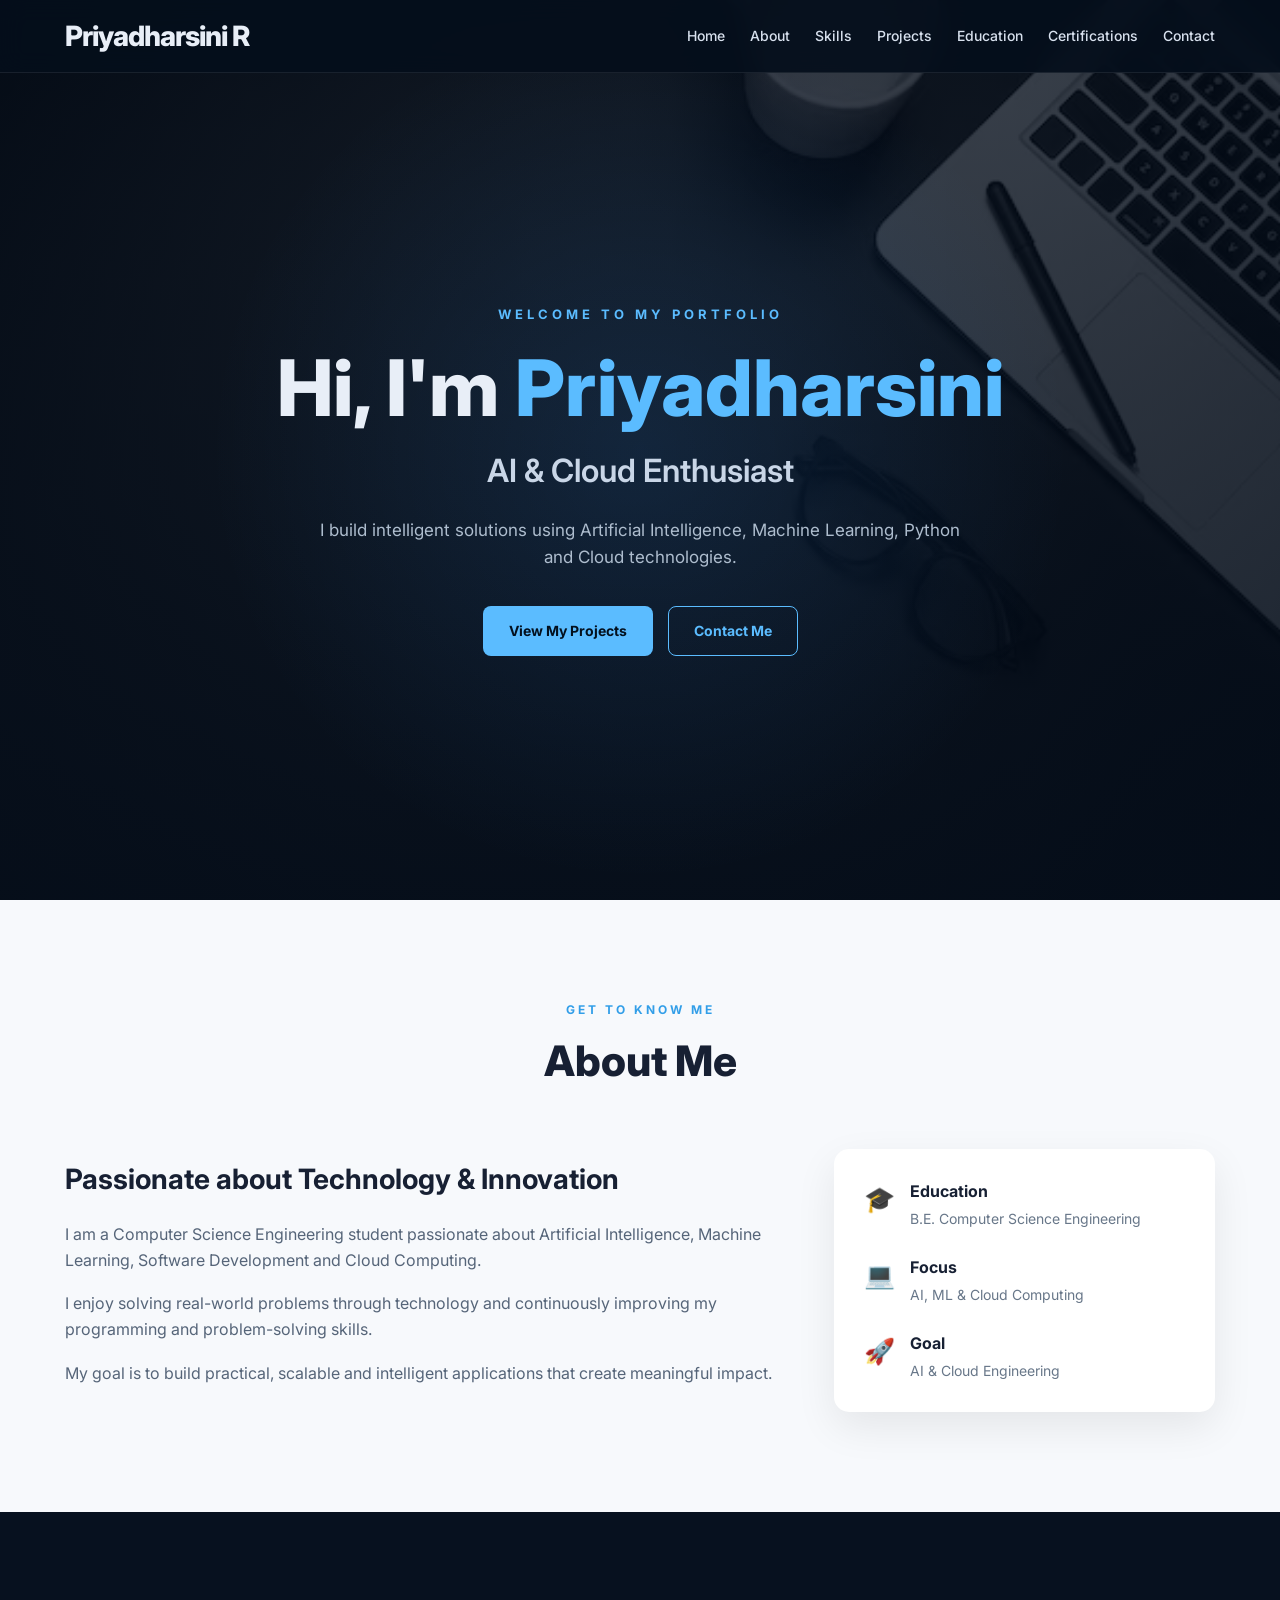
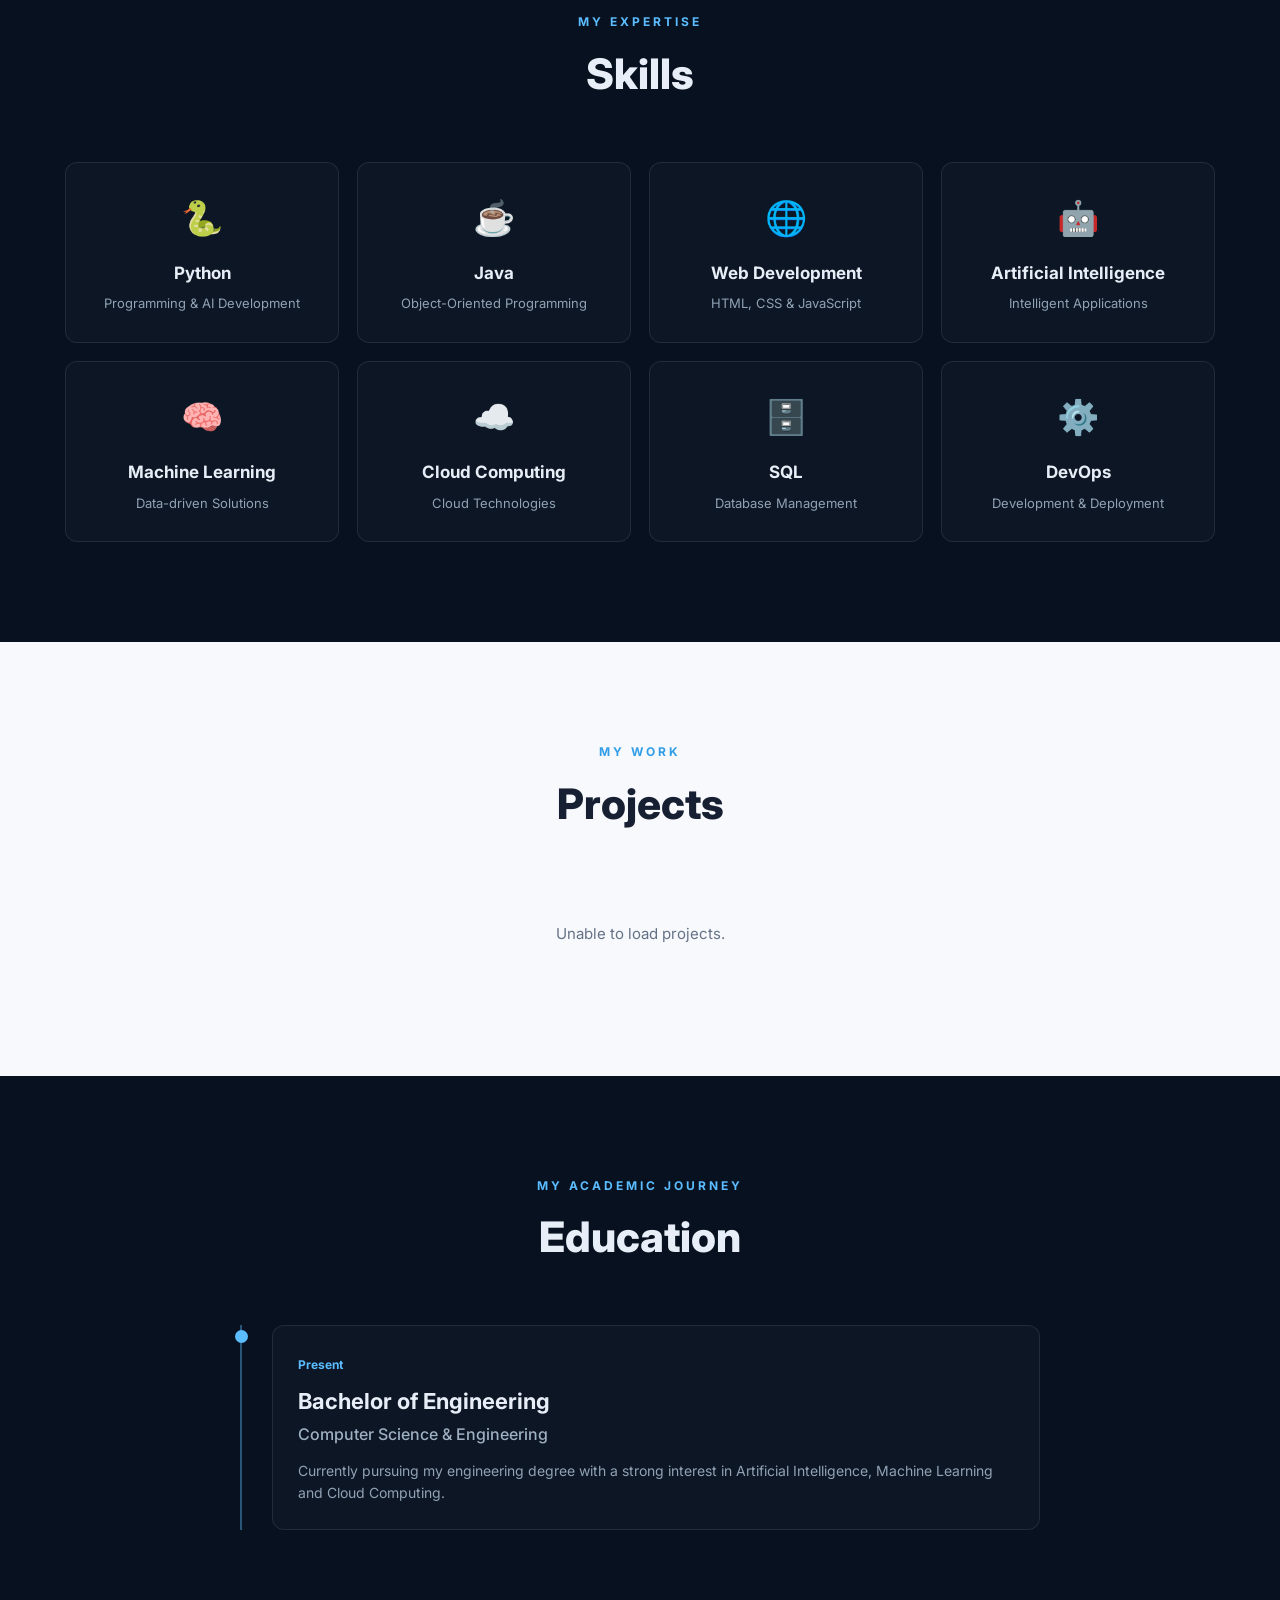
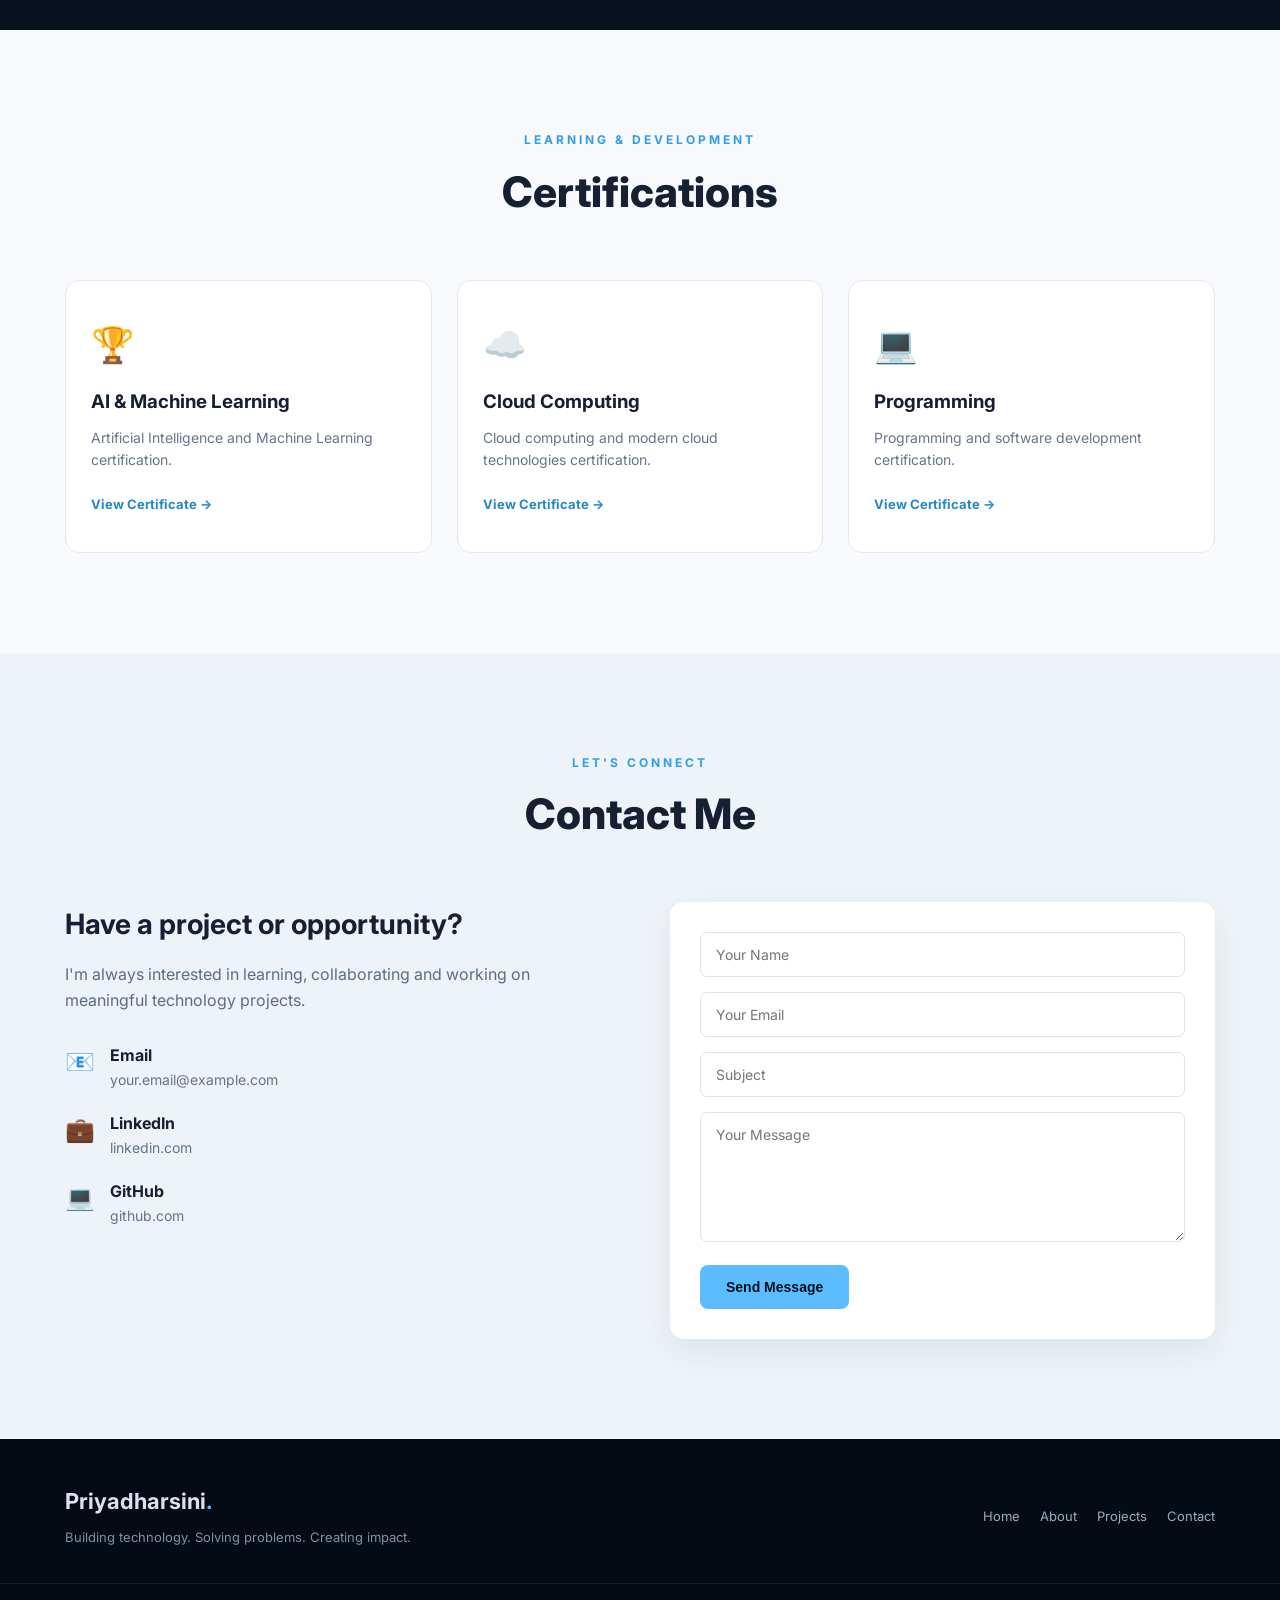
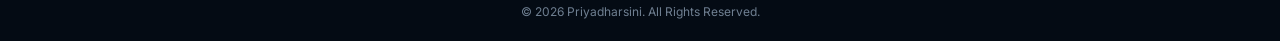
==== index.html @ aa343a63 "Add files via upload" ====
<!DOCTYPE html>
<html lang="en">

<head>
    <meta charset="UTF-8">
    <meta name="viewport" content="width=device-width, initial-scale=1.0">

    <title>Priyadharsini | AI & Cloud Engineer</title>

    <link rel="stylesheet" href="style.css">

    <link rel="preconnect" href="https://fonts.googleapis.com">
    <link rel="preconnect" href="https://fonts.gstatic.com" crossorigin>

    <link href="https://fonts.googleapis.com/css2?family=Inter:wght@400;500;600;700;800&display=swap"
        rel="stylesheet">
</head>

<body>

    <!-- ================= NAVIGATION ================= -->

    <header class="navbar">

        <div class="container nav-container">

            <a href="#home" class="logo">
                Priyadharsini R
            </a>

            <nav>
                <a href="#home">Home</a>
                <a href="#about">About</a>
                <a href="#skills">Skills</a>
                <a href="#projects">Projects</a>
                <a href="#education">Education</a>
                <a href="#certifications">Certifications</a>
                <a href="#contact">Contact</a>
            </nav>

        </div>

    </header>


    <!-- ================= HOME ================= -->

    <section id="home" class="hero">

        <div class="hero-overlay"></div>

        <div class="container hero-content">

            <p class="hero-small">
                WELCOME TO MY PORTFOLIO
            </p>

            <h1>
                Hi, I'm <span>Priyadharsini</span>
            </h1>

            <h2>
                AI & Cloud Enthusiast
            </h2>

            <p class="hero-description">
                I build intelligent solutions using Artificial Intelligence,
                Machine Learning, Python and Cloud technologies.
            </p>

            <div class="hero-buttons">

                <a href="#projects" class="btn primary-btn">
                    View My Projects
                </a>

                <a href="#contact" class="btn secondary-btn">
                    Contact Me
                </a>

            </div>

        </div>

    </section>


    <!-- ================= ABOUT ================= -->

    <section id="about" class="section">

        <div class="container">

            <div class="section-heading">

                <p>GET TO KNOW ME</p>

                <h2>About Me</h2>

            </div>


            <div class="about-content">

                <div class="about-text">

                    <h3>
                        Passionate about Technology & Innovation
                    </h3>

                    <p>
                        I am a Computer Science Engineering student passionate
                        about Artificial Intelligence, Machine Learning,
                        Software Development and Cloud Computing.
                    </p>

                    <p>
                        I enjoy solving real-world problems through technology
                        and continuously improving my programming and
                        problem-solving skills.
                    </p>

                    <p>
                        My goal is to build practical, scalable and intelligent
                        applications that create meaningful impact.
                    </p>

                </div>


                <div class="about-card">

                    <div class="info-item">

                        <span>🎓</span>

                        <div>

                            <strong>Education</strong>

                            <p>
                                B.E. Computer Science Engineering
                            </p>

                        </div>

                    </div>


                    <div class="info-item">

                        <span>💻</span>

                        <div>

                            <strong>Focus</strong>

                            <p>
                                AI, ML & Cloud Computing
                            </p>

                        </div>

                    </div>


                    <div class="info-item">

                        <span>🚀</span>

                        <div>

                            <strong>Goal</strong>

                            <p>
                                AI & Cloud Engineering
                            </p>

                        </div>

                    </div>

                </div>

            </div>

        </div>

    </section>


    <!-- ================= SKILLS ================= -->

    <section id="skills" class="section section-dark">

        <div class="container">

            <div class="section-heading">

                <p>MY EXPERTISE</p>

                <h2>Skills</h2>

            </div>


            <div class="skills-grid">

                <div class="skill-card">

                    <div class="skill-icon">🐍</div>

                    <h3>Python</h3>

                    <p>
                        Programming & AI Development
                    </p>

                </div>


                <div class="skill-card">

                    <div class="skill-icon">☕</div>

                    <h3>Java</h3>

                    <p>
                        Object-Oriented Programming
                    </p>

                </div>


                <div class="skill-card">

                    <div class="skill-icon">🌐</div>

                    <h3>Web Development</h3>

                    <p>
                        HTML, CSS & JavaScript
                    </p>

                </div>


                <div class="skill-card">

                    <div class="skill-icon">🤖</div>

                    <h3>Artificial Intelligence</h3>

                    <p>
                        Intelligent Applications
                    </p>

                </div>


                <div class="skill-card">

                    <div class="skill-icon">🧠</div>

                    <h3>Machine Learning</h3>

                    <p>
                        Data-driven Solutions
                    </p>

                </div>


                <div class="skill-card">

                    <div class="skill-icon">☁️</div>

                    <h3>Cloud Computing</h3>

                    <p>
                        Cloud Technologies
                    </p>

                </div>


                <div class="skill-card">

                    <div class="skill-icon">🗄️</div>

                    <h3>SQL</h3>

                    <p>
                        Database Management
                    </p>

                </div>


                <div class="skill-card">

                    <div class="skill-icon">⚙️</div>

                    <h3>DevOps</h3>

                    <p>
                        Development & Deployment
                    </p>

                </div>

            </div>

        </div>

    </section>


    <!-- ================= PROJECTS ================= -->

    <section id="projects" class="section">

        <div class="container">

            <div class="section-heading">

                <p>MY WORK</p>

                <h2>Projects</h2>

            </div>


            <!-- Projects will be loaded from MySQL through Flask -->

            <div class="projects-grid" id="projects-container">

                <p>Loading projects...</p>

            </div>

        </div>

    </section>


    <!-- ================= EDUCATION ================= -->

    <section id="education" class="section section-dark">

        <div class="container">

            <div class="section-heading">

                <p>MY ACADEMIC JOURNEY</p>

                <h2>Education</h2>

            </div>


            <div class="timeline">

                <div class="timeline-item">

                    <div class="timeline-dot"></div>

                    <div class="timeline-content">

                        <span class="timeline-year">
                            Present
                        </span>

                        <h3>
                            Bachelor of Engineering
                        </h3>

                        <h4>
                            Computer Science & Engineering
                        </h4>

                        <p>
                            Currently pursuing my engineering degree with
                            a strong interest in Artificial Intelligence,
                            Machine Learning and Cloud Computing.
                        </p>

                    </div>

                </div>

            </div>

        </div>

    </section>


    <!-- ================= CERTIFICATIONS ================= -->

    <section id="certifications" class="section">

        <div class="container">

            <div class="section-heading">

                <p>LEARNING & DEVELOPMENT</p>

                <h2>Certifications</h2>

            </div>


            <div class="certifications-grid">

                <div class="certificate-card">

                    <div class="certificate-icon">
                        🏆
                    </div>

                    <h3>
                        AI & Machine Learning
                    </h3>

                    <p>
                        Artificial Intelligence and Machine Learning
                        certification.
                    </p>

                    <a href="#" class="certificate-link">
                        View Certificate →
                    </a>

                </div>


                <div class="certificate-card">

                    <div class="certificate-icon">
                        ☁️
                    </div>

                    <h3>
                        Cloud Computing
                    </h3>

                    <p>
                        Cloud computing and modern cloud technologies
                        certification.
                    </p>

                    <a href="#" class="certificate-link">
                        View Certificate →
                    </a>

                </div>


                <div class="certificate-card">

                    <div class="certificate-icon">
                        💻
                    </div>

                    <h3>
                        Programming
                    </h3>

                    <p>
                        Programming and software development
                        certification.
                    </p>

                    <a href="#" class="certificate-link">
                        View Certificate →
                    </a>

                </div>

            </div>

        </div>

    </section>


    <!-- ================= CONTACT ================= -->

    <section id="contact" class="section contact-section">

        <div class="container">

            <div class="section-heading">

                <p>LET'S CONNECT</p>

                <h2>Contact Me</h2>

            </div>


            <div class="contact-container">

                <div class="contact-info">

                    <h3>
                        Have a project or opportunity?
                    </h3>

                    <p>
                        I'm always interested in learning, collaborating
                        and working on meaningful technology projects.
                    </p>


                    <div class="contact-details">

                        <div class="contact-item">

                            <span>📧</span>

                            <div>

                                <strong>Email</strong>

                                <p id="email">
                                    your.email@example.com
                                </p>

                            </div>

                        </div>


                        <div class="contact-item">

                            <span>💼</span>

                            <div>

                                <strong>LinkedIn</strong>

                                <p>
                                    linkedin.com
                                </p>

                            </div>

                        </div>


                        <div class="contact-item">

                            <span>💻</span>

                            <div>

                                <strong>GitHub</strong>

                                <p>
                                    github.com
                                </p>

                            </div>

                        </div>

                    </div>

                </div>


                <form class="contact-form">

                    <input
                        type="text"
                        placeholder="Your Name"
                        required
                    >

                    <input
                        type="email"
                        placeholder="Your Email"
                        required
                    >

                    <input
                        type="text"
                        placeholder="Subject"
                        required
                    >

                    <textarea
                        rows="6"
                        placeholder="Your Message"
                        required
                    ></textarea>

                    <button
                        type="submit"
                        class="btn primary-btn"
                    >
                        Send Message
                    </button>

                </form>

            </div>

        </div>

    </section>


    <!-- ================= FOOTER ================= -->

    <footer>

        <div class="container footer-content">

            <div>

                <h3>
                    Priyadharsini<span>.</span>
                </h3>

                <p>
                    Building technology. Solving problems.
                    Creating impact.
                </p>

            </div>


            <div class="footer-links">

                <a href="#home">Home</a>

                <a href="#about">About</a>

                <a href="#projects">Projects</a>

                <a href="#contact">Contact</a>

            </div>

        </div>


        <div class="copyright">

            © 2026 Priyadharsini. All Rights Reserved.

        </div>

    </footer>


    <!-- ================= JAVASCRIPT ================= -->

    <script src="script.js"></script>

</body>

</html>
---- style.css ----
/* ================= GENERAL ================= */

* {
    margin: 0;
    padding: 0;
    box-sizing: border-box;
}

html {
    scroll-behavior: smooth;
}

body {
    font-family: "Inter", sans-serif;
    background: #07111f;
    color: #e8eef7;
    line-height: 1.6;
}

a {
    text-decoration: none;
    color: inherit;
}

.container {
    width: min(1150px, 90%);
    margin: auto;
}

.section {
    padding: 100px 0;
    background: #f7f9fc;
    color: #172033;
}

.section-dark {
    background: #07111f;
    color: #e8eef7;
}


/* ================= NAVBAR ================= */

.navbar {
    position: fixed;
    top: 0;
    left: 0;
    width: 100%;
    z-index: 1000;
    background: rgba(5, 15, 28, 0.92);
    backdrop-filter: blur(12px);
    border-bottom: 1px solid rgba(255,255,255,0.08);
}

.nav-container {
    min-height: 72px;
    display: flex;
    justify-content: space-between;
    align-items: center;
}

.logo {
    font-size: 28px;
    font-weight: 800;
    letter-spacing: -1px;
}

.logo span,
footer span {
    color: #5bbcff;
}

nav {
    display: flex;
    gap: 25px;
}

nav a {
    color: #d8e1ee;
    font-size: 14px;
    font-weight: 500;
    transition: 0.3s;
}

nav a:hover {
    color: #5bbcff;
}


/* ================= HERO ================= */

.hero {
    min-height: 100vh;
    position: relative;
    display: flex;
    justify-content: center;
    align-items: center;
    text-align: center;

    background:
        linear-gradient(
            rgba(3, 12, 25, 0.78),
            rgba(3, 12, 25, 0.90)
        ),
        url("background.jpg");

    background-size: cover;
    background-position: center;
}

.hero-overlay {
    position: absolute;
    inset: 0;

    background:
        radial-gradient(
            circle at center,
            rgba(50, 150, 255, 0.12),
            transparent 55%
        );
}

.hero-content {
    position: relative;
    z-index: 2;
    max-width: 850px;
    padding-top: 60px;
}

.hero-small {
    color: #5bbcff;
    font-size: 13px;
    font-weight: 700;
    letter-spacing: 4px;
    margin-bottom: 20px;
}

.hero h1 {
    font-size: clamp(45px, 7vw, 78px);
    line-height: 1.1;
    margin-bottom: 15px;
    font-weight: 800;
}

.hero h1 span {
    color: #5bbcff;
}

.hero h2 {
    font-size: clamp(22px, 4vw, 32px);
    font-weight: 600;
    color: #c9d6e7;
    margin-bottom: 20px;
}

.hero-description {
    max-width: 650px;
    margin: auto;
    color: #aebdce;
    font-size: 17px;
}

.hero-buttons {
    margin-top: 35px;
    display: flex;
    justify-content: center;
    gap: 15px;
    flex-wrap: wrap;
}


/* ================= BUTTONS ================= */

.btn {
    display: inline-block;
    padding: 13px 25px;
    border-radius: 8px;
    font-size: 14px;
    font-weight: 700;
    transition: 0.3s;
    border: 1px solid transparent;
}

.primary-btn {
    background: #5bbcff;
    color: #03101e;
}

.primary-btn:hover {
    transform: translateY(-3px);
    box-shadow: 0 10px 25px rgba(91,188,255,0.25);
}

.secondary-btn {
    border-color: #5bbcff;
    color: #5bbcff;
}

.secondary-btn:hover {
    background: #5bbcff;
    color: #03101e;
}


/* ================= SECTION HEADING ================= */

.section-heading {
    text-align: center;
    margin-bottom: 55px;
}

.section-heading p {
    color: #329ee8;
    font-size: 12px;
    font-weight: 700;
    letter-spacing: 3px;
    margin-bottom: 8px;
}

.section-heading h2 {
    font-size: 42px;
    font-weight: 800;
}

.section-dark .section-heading p {
    color: #5bbcff;
}


/* ================= ABOUT ================= */

.about-content {
    display: grid;
    grid-template-columns: 1.3fr 0.7fr;
    gap: 60px;
    align-items: center;
}

.about-text h3 {
    font-size: 28px;
    margin-bottom: 20px;
}

.about-text h4 {
    font-size: 18px;
    margin-bottom: 15px;
    color: #329ee8;
}

.about-text p {
    margin-bottom: 18px;
    color: #566579;
}

.about-card {
    background: white;
    border-radius: 15px;
    padding: 30px;
    box-shadow: 0 15px 40px rgba(0,0,0,0.08);
}

.info-item {
    display: flex;
    gap: 15px;
    margin-bottom: 25px;
}

.info-item:last-child {
    margin-bottom: 0;
}

.info-item > span {
    font-size: 25px;
}

.info-item strong {
    display: block;
    margin-bottom: 3px;
}

.info-item p {
    color: #687789;
    font-size: 14px;
}


/* ================= SKILLS ================= */

.skills-grid {
    display: grid;
    grid-template-columns: repeat(4, 1fr);
    gap: 18px;
}

.skill-card {
    padding: 28px 20px;
    border: 1px solid rgba(255,255,255,0.09);
    background: rgba(255,255,255,0.025);
    border-radius: 12px;
    text-align: center;
    transition: 0.3s;
}

.skill-card:hover {
    transform: translateY(-6px);
    border-color: #5bbcff;
    background: rgba(91,188,255,0.06);
}

.skill-icon {
    font-size: 34px;
    margin-bottom: 15px;
}

.skill-card h3 {
    font-size: 17px;
    margin-bottom: 6px;
}

.skill-card p {
    color: #91a2b5;
    font-size: 13px;
}


/* ================= PROJECTS ================= */

.projects-grid {
    display: grid;
    grid-template-columns: repeat(3, 1fr);
    gap: 25px;
    margin-top: 30px;
}

/* Dynamic project cards loaded from MySQL */

.project-card {
    background: white;
    border-radius: 15px;
    padding: 28px;
    box-shadow: 0 10px 35px rgba(0,0,0,0.08);
    border: 1px solid #e5ebf2;
    transition: 0.3s ease;

    display: flex;
    flex-direction: column;
    min-height: 300px;
}

.project-card:hover {
    transform: translateY(-8px);
    box-shadow: 0 18px 40px rgba(0,0,0,0.12);
    border-color: #5bbcff;
}

.project-card h3 {
    color: #172033;
    font-size: 21px;
    margin-bottom: 15px;
}

.project-card p {
    color: #657286;
    font-size: 14px;
    line-height: 1.7;
    margin-bottom: 15px;
}

.project-card .technologies {
    margin-top: auto;
    padding-top: 10px;
    color: #287eae;
    font-size: 13px;
}

.project-card .technologies strong {
    color: #172033;
}

.project-buttons {
    display: flex;
    gap: 10px;
    margin-top: 15px;
    flex-wrap: wrap;
}

.project-buttons a {
    display: inline-block;
    padding: 9px 16px;
    border-radius: 7px;
    background: #07111f;
    color: white;
    font-size: 12px;
    font-weight: 600;
    transition: 0.3s ease;
}

.project-buttons a:hover {
    background: #5bbcff;
    color: #03101e;
    transform: translateY(-2px);
}


/* Loading message */

#projects-container > p {
    grid-column: 1 / -1;
    text-align: center;
    color: #657286;
    font-size: 15px;
    padding: 30px;
}


/* ================= OLD PROJECT IMAGE SUPPORT ================= */

.project-image {
    height: 190px;
    display: flex;
    align-items: flex-end;
    padding: 20px;
    background-size: cover;
    background-position: center;
}

.project-one {
    background:
        linear-gradient(rgba(8,30,55,0.4), rgba(8,30,55,0.8)),
        linear-gradient(135deg, #102a43, #1d5f87);
}

.project-two {
    background:
        linear-gradient(rgba(20,30,50,0.35), rgba(20,30,50,0.8)),
        linear-gradient(135deg, #3c2f63, #195f78);
}

.project-three {
    background:
        linear-gradient(rgba(10,35,50,0.35), rgba(10,35,50,0.8)),
        linear-gradient(135deg, #174a5b, #163c68);
}

.project-image span {
    background: rgba(0,0,0,0.45);
    color: white;
    padding: 6px 10px;
    border-radius: 5px;
    font-size: 10px;
    font-weight: 700;
    letter-spacing: 1px;
}

.project-content {
    padding: 25px;
}

.project-content h3 {
    font-size: 20px;
    margin-bottom: 10px;
}

.project-content p {
    color: #657286;
    font-size: 14px;
    margin-bottom: 18px;
}

.tech-tags {
    display: flex;
    flex-wrap: wrap;
    gap: 7px;
    margin-bottom: 20px;
}

.tech-tags span {
    background: #edf5fb;
    color: #287eae;
    padding: 5px 9px;
    border-radius: 5px;
    font-size: 11px;
    font-weight: 600;
}

.project-links {
    display: flex;
    gap: 10px;
}

.project-btn {
    padding: 8px 14px;
    border-radius: 6px;
    background: #07111f;
    color: white;
    font-size: 12px;
    font-weight: 600;
}

.project-btn.outline {
    background: transparent;
    color: #07111f;
    border: 1px solid #cbd5df;
}


/* ================= EDUCATION ================= */

.timeline {
    max-width: 800px;
    margin: auto;
    position: relative;
    padding-left: 30px;
    border-left: 2px solid rgba(91,188,255,0.4);
}

.timeline-item {
    position: relative;
}

.timeline-dot {
    position: absolute;
    width: 13px;
    height: 13px;
    background: #5bbcff;
    border-radius: 50%;
    left: -37px;
    top: 5px;
}

.timeline-content {
    padding: 25px;
    border: 1px solid rgba(255,255,255,0.09);
    border-radius: 12px;
    background: rgba(255,255,255,0.025);
}

.timeline-year {
    color: #5bbcff;
    font-size: 12px;
    font-weight: 700;
}

.timeline-content h3 {
    margin: 7px 0 3px;
    font-size: 22px;
}

.timeline-content h4 {
    color: #9eb0c2;
    font-weight: 500;
    margin-bottom: 12px;
}

.timeline-content p {
    color: #91a2b5;
    font-size: 14px;
}


/* ================= CERTIFICATIONS ================= */

.certifications-grid {
    display: grid;
    grid-template-columns: repeat(3, 1fr);
    gap: 25px;
}

.certificate-card {
    padding: 35px 25px;
    background: white;
    border: 1px solid #e4e9ef;
    border-radius: 14px;
    transition: 0.3s;
}

.certificate-card:hover {
    transform: translateY(-6px);
    box-shadow: 0 15px 35px rgba(0,0,0,0.08);
}

.certificate-icon {
    font-size: 35px;
    margin-bottom: 15px;
}

.certificate-card h3 {
    margin-bottom: 10px;
}

.certificate-card p {
    color: #667589;
    font-size: 14px;
    margin-bottom: 20px;
}

.certificate-link {
    color: #2388c3;
    font-size: 13px;
    font-weight: 700;
}


/* ================= CONTACT ================= */

.contact-section {
    background: #edf3f8;
}

.contact-container {
    display: grid;
    grid-template-columns: 1fr 1fr;
    gap: 60px;
    align-items: start;
}

.contact-info h3 {
    font-size: 28px;
    margin-bottom: 15px;
}

.contact-info > p {
    color: #5d6d80;
    margin-bottom: 30px;
}

.contact-details {
    display: grid;
    gap: 20px;
}

.contact-item {
    display: flex;
    gap: 15px;
}

.contact-item > span {
    font-size: 24px;
}

.contact-item strong {
    display: block;
}

.contact-item p {
    color: #647487;
    font-size: 14px;
}

.contact-form {
    background: white;
    padding: 30px;
    border-radius: 14px;
    box-shadow: 0 12px 35px rgba(0,0,0,0.07);
}

.contact-form input,
.contact-form textarea {
    width: 100%;
    padding: 13px 15px;
    margin-bottom: 15px;
    border: 1px solid #dce3eb;
    border-radius: 7px;
    outline: none;
    font-family: inherit;
    font-size: 14px;
}

.contact-form input:focus,
.contact-form textarea:focus {
    border-color: #329ee8;
}

.contact-form textarea {
    resize: vertical;
}


/* ================= FOOTER ================= */

footer {
    background: #040b14;
    padding: 45px 0 20px;
    color: #d9e3ef;
}

.footer-content {
    display: flex;
    justify-content: space-between;
    gap: 30px;
}

.footer-content h3 {
    font-size: 22px;
    margin-bottom: 8px;
}

.footer-content p {
    color: #8191a3;
    font-size: 13px;
}

.footer-links {
    display: flex;
    gap: 20px;
    align-items: center;
}

.footer-links a {
    color: #9aabba;
    font-size: 13px;
}

.footer-links a:hover {
    color: #5bbcff;
}

.copyright {
    border-top: 1px solid rgba(255,255,255,0.08);
    text-align: center;
    margin-top: 35px;
    padding-top: 18px;
    color: #6f7f91;
    font-size: 12px;
}


/* ================= RESPONSIVE ================= */

@media (max-width: 900px) {

    nav {
        gap: 12px;
    }

    nav a {
        font-size: 12px;
    }

    .skills-grid {
        grid-template-columns: repeat(2, 1fr);
    }

    .projects-grid {
        grid-template-columns: 1fr;
        max-width: 600px;
        margin: 30px auto 0;
    }

    .certifications-grid {
        grid-template-columns: 1fr;
    }

    .about-content,
    .contact-container {
        grid-template-columns: 1fr;
    }
}


@media (max-width: 650px) {

    .nav-container {
        flex-direction: column;
        padding: 15px 0;
        gap: 10px;
    }

    nav {
        flex-wrap: wrap;
        justify-content: center;
    }

    nav a {
        font-size: 11px;
    }

    .hero h1 {
        font-size: 43px;
    }

    .hero-description {
        font-size: 15px;
    }

    .section {
        padding: 75px 0;
    }

    .section-heading h2 {
        font-size: 34px;
    }

    .skills-grid {
        grid-template-columns: 1fr;
    }

    .project-card {
        padding: 22px;
    }

    .project-buttons {
        flex-direction: column;
    }

    .project-buttons a {
        text-align: center;
        width: 100%;
    }

    .footer-content {
        flex-direction: column;
        text-align: center;
    }

    .footer-links {
        justify-content: center;
        flex-wrap: wrap;
    }
}
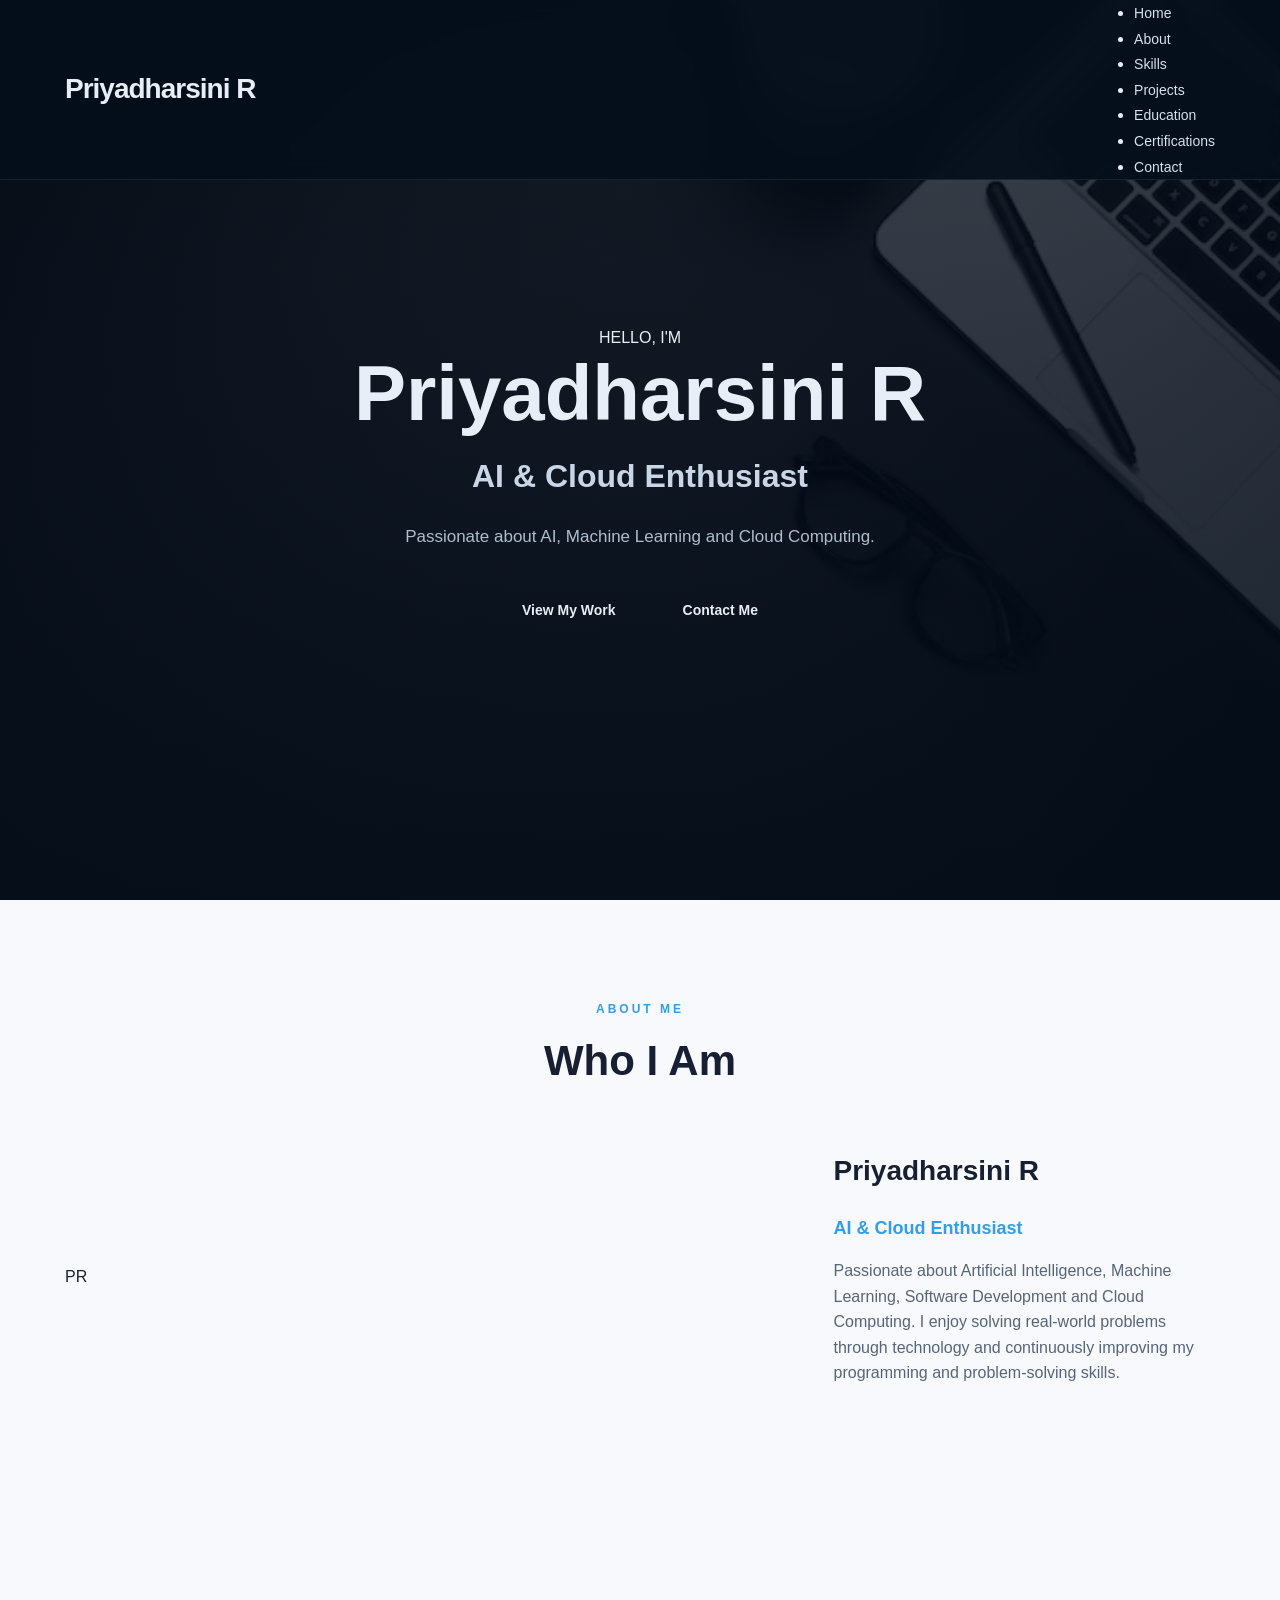
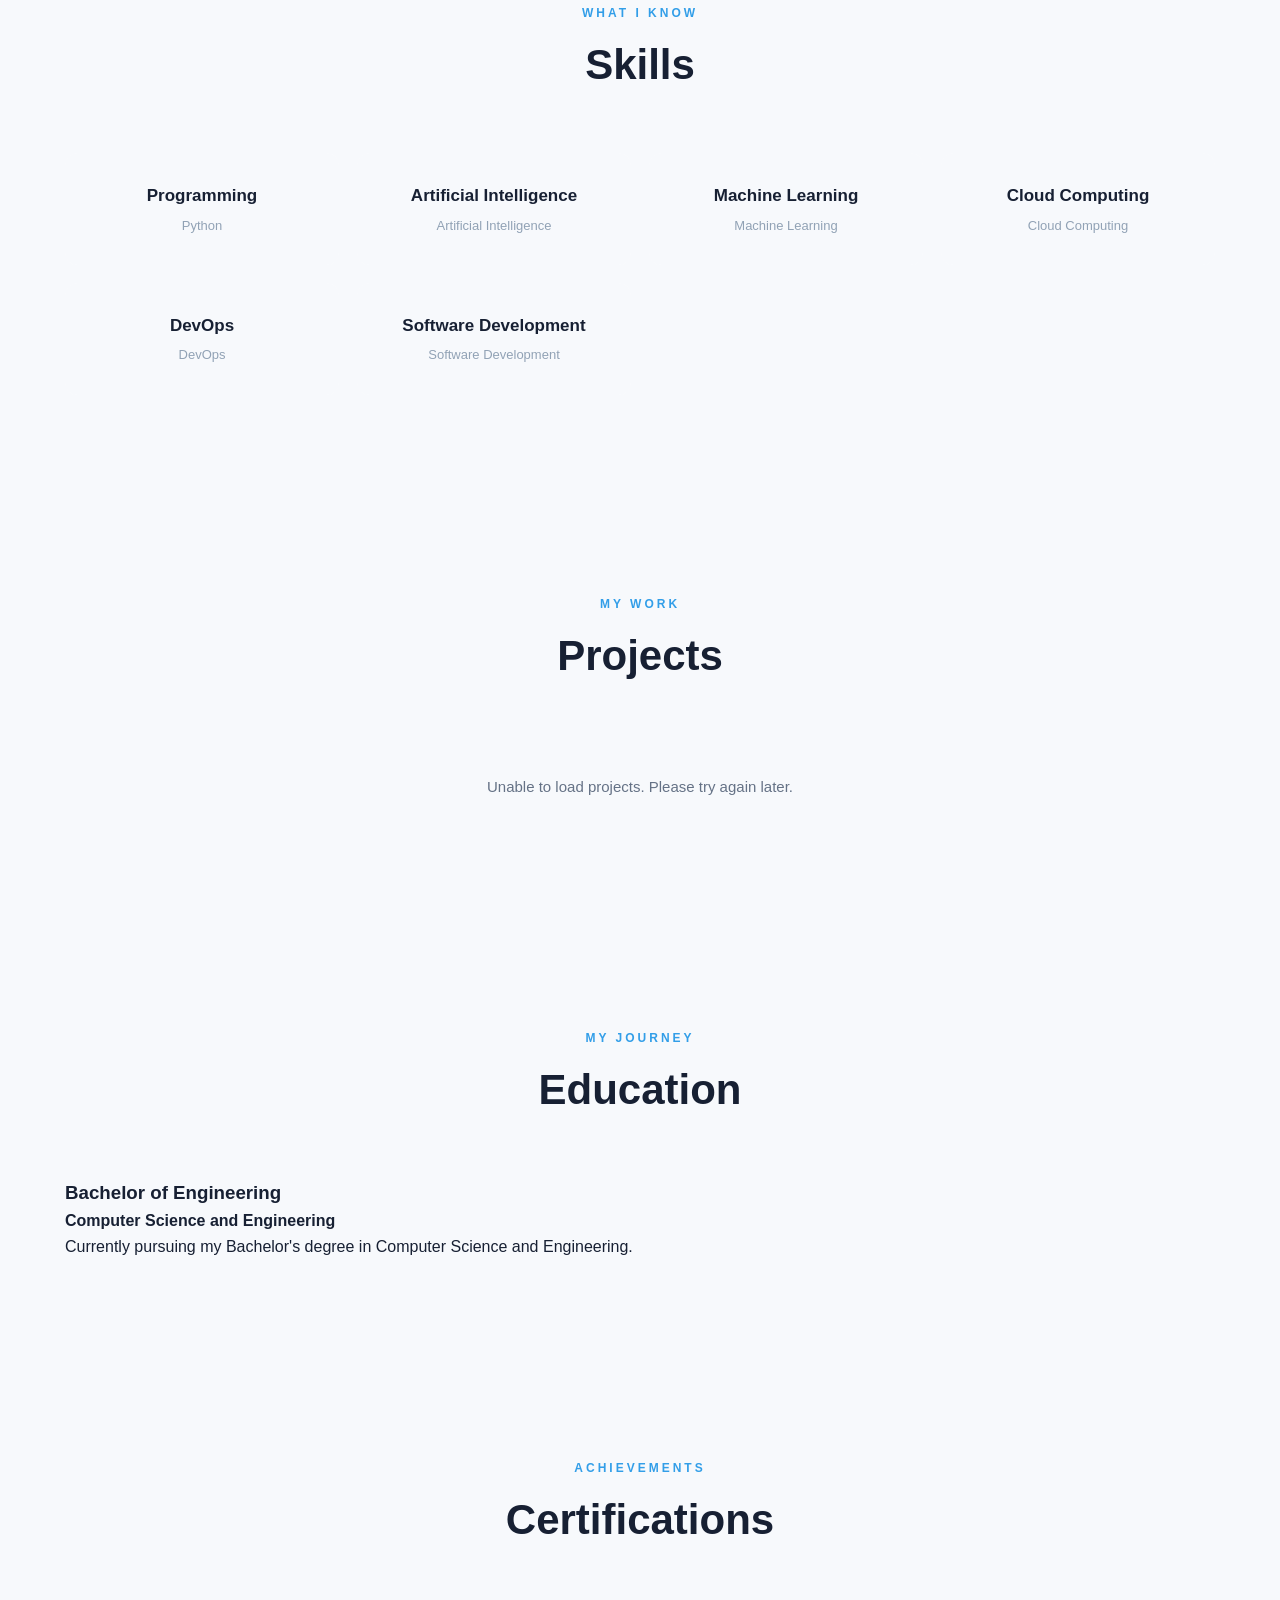
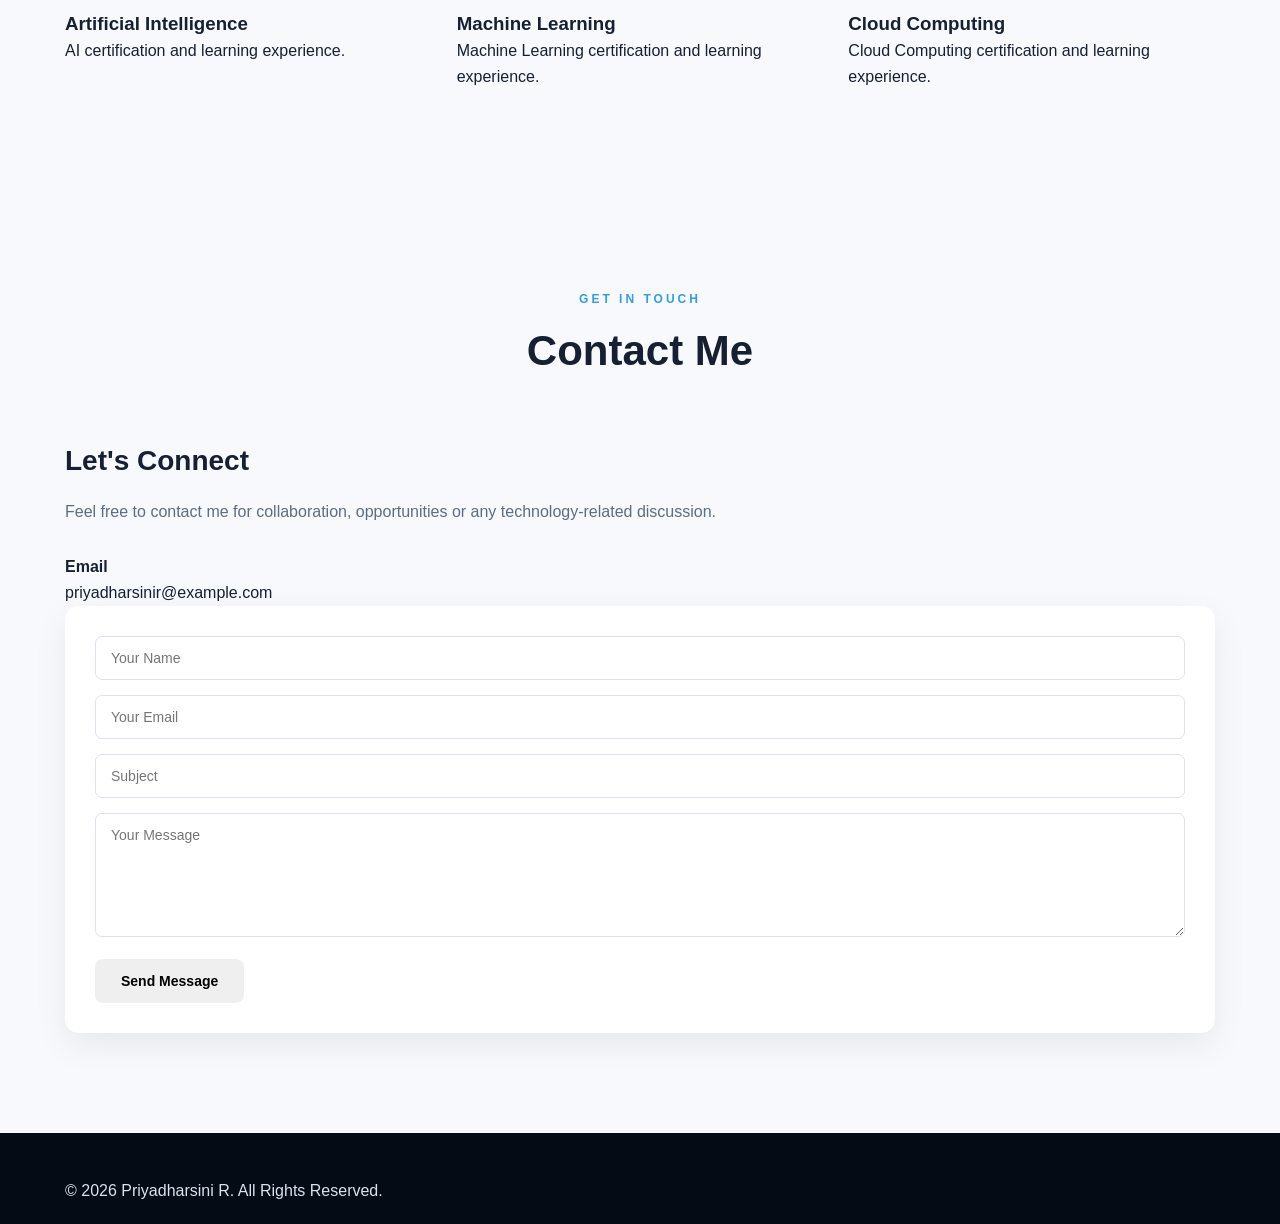
==== commit 33d70a88: "Add files via upload" ====
--- a/index.html
+++ b/index.html
@@ -5,58 +5,52 @@
     <meta charset="UTF-8">
     <meta name="viewport" content="width=device-width, initial-scale=1.0">
 
-    <title>Priyadharsini | AI & Cloud Engineer</title>
+    <title>Priyadharsini R | AI & Cloud Enthusiast</title>
 
     <link rel="stylesheet" href="style.css">
-
-    <link rel="preconnect" href="https://fonts.googleapis.com">
-    <link rel="preconnect" href="https://fonts.gstatic.com" crossorigin>
-
-    <link href="https://fonts.googleapis.com/css2?family=Inter:wght@400;500;600;700;800&display=swap"
-        rel="stylesheet">
 </head>
 
 <body>
 
-    <!-- ================= NAVIGATION ================= -->
-
-    <header class="navbar">
+    <!-- ================= NAVBAR ================= -->
+
+    <nav class="navbar">
 
         <div class="container nav-container">
 
-            <a href="#home" class="logo">
+            <div class="logo">
                 Priyadharsini R
-            </a>
-
-            <nav>
-                <a href="#home">Home</a>
-                <a href="#about">About</a>
-                <a href="#skills">Skills</a>
-                <a href="#projects">Projects</a>
-                <a href="#education">Education</a>
-                <a href="#certifications">Certifications</a>
-                <a href="#contact">Contact</a>
-            </nav>
-
-        </div>
-
-    </header>
-
-
-    <!-- ================= HOME ================= -->
+            </div>
+
+            <ul class="nav-links">
+
+                <li><a href="#home">Home</a></li>
+                <li><a href="#about">About</a></li>
+                <li><a href="#skills">Skills</a></li>
+                <li><a href="#projects">Projects</a></li>
+                <li><a href="#education">Education</a></li>
+                <li><a href="#certifications">Certifications</a></li>
+                <li><a href="#contact">Contact</a></li>
+
+            </ul>
+
+        </div>
+
+    </nav>
+
+
+    <!-- ================= HERO ================= -->
 
     <section id="home" class="hero">
 
-        <div class="hero-overlay"></div>
-
         <div class="container hero-content">
 
-            <p class="hero-small">
-                WELCOME TO MY PORTFOLIO
+            <p class="hero-small-text">
+                HELLO, I'M
             </p>
 
             <h1>
-                Hi, I'm <span>Priyadharsini</span>
+                Priyadharsini R
             </h1>
 
             <h2>
@@ -64,17 +58,16 @@
             </h2>
 
             <p class="hero-description">
-                I build intelligent solutions using Artificial Intelligence,
-                Machine Learning, Python and Cloud technologies.
+                Passionate about AI, Machine Learning and Cloud Computing.
             </p>
 
             <div class="hero-buttons">
 
-                <a href="#projects" class="btn primary-btn">
-                    View My Projects
+                <a href="#projects" class="btn">
+                    View My Work
                 </a>
 
-                <a href="#contact" class="btn secondary-btn">
+                <a href="#contact" class="btn btn-outline">
                     Contact Me
                 </a>
 
@@ -93,478 +86,297 @@
 
             <div class="section-heading">
 
-                <p>GET TO KNOW ME</p>
-
-                <h2>About Me</h2>
+                <p>
+                    ABOUT ME
+                </p>
+
+                <h2>
+                    Who I Am
+                </h2>
 
             </div>
 
 
             <div class="about-content">
 
+                <div class="about-image">
+
+                    <div class="profile-placeholder">
+                        PR
+                    </div>
+
+                </div>
+
+
                 <div class="about-text">
 
+                    <h3 id="about-name">
+                        Priyadharsini R
+                    </h3>
+
+                    <h4 id="about-role">
+                        AI & Cloud Enthusiast
+                    </h4>
+
+                    <p id="about-description">
+                        Passionate about Artificial Intelligence, Machine Learning,
+                        Software Development and Cloud Computing. I enjoy solving
+                        real-world problems through technology and continuously
+                        improving my programming and problem-solving skills.
+                    </p>
+
+                </div>
+
+            </div>
+
+        </div>
+
+    </section>
+
+
+    <!-- ================= SKILLS ================= -->
+
+    <section id="skills" class="section light-section">
+
+        <div class="container">
+
+            <div class="section-heading">
+
+                <p>
+                    WHAT I KNOW
+                </p>
+
+                <h2>
+                    Skills
+                </h2>
+
+            </div>
+
+
+            <div class="skills-grid">
+
+                <div class="skill-card">
+                    <h3>Programming</h3>
+                    <p>Python</p>
+                </div>
+
+                <div class="skill-card">
+                    <h3>Artificial Intelligence</h3>
+                    <p>Artificial Intelligence</p>
+                </div>
+
+                <div class="skill-card">
+                    <h3>Machine Learning</h3>
+                    <p>Machine Learning</p>
+                </div>
+
+                <div class="skill-card">
+                    <h3>Cloud Computing</h3>
+                    <p>Cloud Computing</p>
+                </div>
+
+                <div class="skill-card">
+                    <h3>DevOps</h3>
+                    <p>DevOps</p>
+                </div>
+
+                <div class="skill-card">
+                    <h3>Software Development</h3>
+                    <p>Software Development</p>
+                </div>
+
+            </div>
+
+        </div>
+
+    </section>
+
+
+    <!-- ================= PROJECTS ================= -->
+
+    <section id="projects" class="section">
+
+        <div class="container">
+
+            <div class="section-heading">
+
+                <p>
+                    MY WORK
+                </p>
+
+                <h2>
+                    Projects
+                </h2>
+
+            </div>
+
+
+            <div
+                class="projects-grid"
+                id="projects-container"
+            >
+
+                <p>
+                    Loading projects...
+                </p>
+
+            </div>
+
+        </div>
+
+    </section>
+
+
+    <!-- ================= EDUCATION ================= -->
+
+    <section id="education" class="section light-section">
+
+        <div class="container">
+
+            <div class="section-heading">
+
+                <p>
+                    MY JOURNEY
+                </p>
+
+                <h2>
+                    Education
+                </h2>
+
+            </div>
+
+
+            <div class="education-card">
+
+                <h3>
+                    Bachelor of Engineering
+                </h3>
+
+                <h4>
+                    Computer Science and Engineering
+                </h4>
+
+                <p>
+                    Currently pursuing my Bachelor's degree in
+                    Computer Science and Engineering.
+                </p>
+
+            </div>
+
+        </div>
+
+    </section>
+
+
+    <!-- ================= CERTIFICATIONS ================= -->
+
+    <section id="certifications" class="section">
+
+        <div class="container">
+
+            <div class="section-heading">
+
+                <p>
+                    ACHIEVEMENTS
+                </p>
+
+                <h2>
+                    Certifications
+                </h2>
+
+            </div>
+
+
+            <div class="certifications-grid">
+
+                <div class="certification-card">
+
                     <h3>
-                        Passionate about Technology & Innovation
+                        Artificial Intelligence
                     </h3>
 
                     <p>
-                        I am a Computer Science Engineering student passionate
-                        about Artificial Intelligence, Machine Learning,
-                        Software Development and Cloud Computing.
+                        AI certification and learning experience.
                     </p>
 
+                </div>
+
+
+                <div class="certification-card">
+
+                    <h3>
+                        Machine Learning
+                    </h3>
+
                     <p>
-                        I enjoy solving real-world problems through technology
-                        and continuously improving my programming and
-                        problem-solving skills.
+                        Machine Learning certification and learning experience.
                     </p>
 
-                    <p>
-                        My goal is to build practical, scalable and intelligent
-                        applications that create meaningful impact.
-                    </p>
-
-                </div>
-
-
-                <div class="about-card">
-
-                    <div class="info-item">
-
-                        <span>🎓</span>
-
-                        <div>
-
-                            <strong>Education</strong>
-
-                            <p>
-                                B.E. Computer Science Engineering
-                            </p>
-
-                        </div>
-
-                    </div>
-
-
-                    <div class="info-item">
-
-                        <span>💻</span>
-
-                        <div>
-
-                            <strong>Focus</strong>
-
-                            <p>
-                                AI, ML & Cloud Computing
-                            </p>
-
-                        </div>
-
-                    </div>
-
-
-                    <div class="info-item">
-
-                        <span>🚀</span>
-
-                        <div>
-
-                            <strong>Goal</strong>
-
-                            <p>
-                                AI & Cloud Engineering
-                            </p>
-
-                        </div>
-
-                    </div>
-
-                </div>
-
-            </div>
-
-        </div>
-
-    </section>
-
-
-    <!-- ================= SKILLS ================= -->
-
-    <section id="skills" class="section section-dark">
-
-        <div class="container">
-
-            <div class="section-heading">
-
-                <p>MY EXPERTISE</p>
-
-                <h2>Skills</h2>
-
-            </div>
-
-
-            <div class="skills-grid">
-
-                <div class="skill-card">
-
-                    <div class="skill-icon">🐍</div>
-
-                    <h3>Python</h3>
-
-                    <p>
-                        Programming & AI Development
-                    </p>
-
-                </div>
-
-
-                <div class="skill-card">
-
-                    <div class="skill-icon">☕</div>
-
-                    <h3>Java</h3>
-
-                    <p>
-                        Object-Oriented Programming
-                    </p>
-
-                </div>
-
-
-                <div class="skill-card">
-
-                    <div class="skill-icon">🌐</div>
-
-                    <h3>Web Development</h3>
-
-                    <p>
-                        HTML, CSS & JavaScript
-                    </p>
-
-                </div>
-
-
-                <div class="skill-card">
-
-                    <div class="skill-icon">🤖</div>
-
-                    <h3>Artificial Intelligence</h3>
-
-                    <p>
-                        Intelligent Applications
-                    </p>
-
-                </div>
-
-
-                <div class="skill-card">
-
-                    <div class="skill-icon">🧠</div>
-
-                    <h3>Machine Learning</h3>
-
-                    <p>
-                        Data-driven Solutions
-                    </p>
-
-                </div>
-
-
-                <div class="skill-card">
-
-                    <div class="skill-icon">☁️</div>
-
-                    <h3>Cloud Computing</h3>
-
-                    <p>
-                        Cloud Technologies
-                    </p>
-
-                </div>
-
-
-                <div class="skill-card">
-
-                    <div class="skill-icon">🗄️</div>
-
-                    <h3>SQL</h3>
-
-                    <p>
-                        Database Management
-                    </p>
-
-                </div>
-
-
-                <div class="skill-card">
-
-                    <div class="skill-icon">⚙️</div>
-
-                    <h3>DevOps</h3>
-
-                    <p>
-                        Development & Deployment
-                    </p>
-
-                </div>
-
-            </div>
-
-        </div>
-
-    </section>
-
-
-    <!-- ================= PROJECTS ================= -->
-
-    <section id="projects" class="section">
-
-        <div class="container">
-
-            <div class="section-heading">
-
-                <p>MY WORK</p>
-
-                <h2>Projects</h2>
-
-            </div>
-
-
-            <!-- Projects will be loaded from MySQL through Flask -->
-
-            <div class="projects-grid" id="projects-container">
-
-                <p>Loading projects...</p>
-
-            </div>
-
-        </div>
-
-    </section>
-
-
-    <!-- ================= EDUCATION ================= -->
-
-    <section id="education" class="section section-dark">
-
-        <div class="container">
-
-            <div class="section-heading">
-
-                <p>MY ACADEMIC JOURNEY</p>
-
-                <h2>Education</h2>
-
-            </div>
-
-
-            <div class="timeline">
-
-                <div class="timeline-item">
-
-                    <div class="timeline-dot"></div>
-
-                    <div class="timeline-content">
-
-                        <span class="timeline-year">
-                            Present
-                        </span>
-
-                        <h3>
-                            Bachelor of Engineering
-                        </h3>
-
-                        <h4>
-                            Computer Science & Engineering
-                        </h4>
-
-                        <p>
-                            Currently pursuing my engineering degree with
-                            a strong interest in Artificial Intelligence,
-                            Machine Learning and Cloud Computing.
-                        </p>
-
-                    </div>
-
-                </div>
-
-            </div>
-
-        </div>
-
-    </section>
-
-
-    <!-- ================= CERTIFICATIONS ================= -->
-
-    <section id="certifications" class="section">
-
-        <div class="container">
-
-            <div class="section-heading">
-
-                <p>LEARNING & DEVELOPMENT</p>
-
-                <h2>Certifications</h2>
-
-            </div>
-
-
-            <div class="certifications-grid">
-
-                <div class="certificate-card">
-
-                    <div class="certificate-icon">
-                        🏆
-                    </div>
-
-                    <h3>
-                        AI & Machine Learning
-                    </h3>
-
-                    <p>
-                        Artificial Intelligence and Machine Learning
-                        certification.
-                    </p>
-
-                    <a href="#" class="certificate-link">
-                        View Certificate →
-                    </a>
-
-                </div>
-
-
-                <div class="certificate-card">
-
-                    <div class="certificate-icon">
-                        ☁️
-                    </div>
+                </div>
+
+
+                <div class="certification-card">
 
                     <h3>
                         Cloud Computing
                     </h3>
 
                     <p>
-                        Cloud computing and modern cloud technologies
-                        certification.
+                        Cloud Computing certification and learning experience.
                     </p>
 
-                    <a href="#" class="certificate-link">
-                        View Certificate →
-                    </a>
-
-                </div>
-
-
-                <div class="certificate-card">
-
-                    <div class="certificate-icon">
-                        💻
-                    </div>
+                </div>
+
+            </div>
+
+        </div>
+
+    </section>
+
+
+    <!-- ================= CONTACT ================= -->
+
+    <section id="contact" class="section light-section">
+
+        <div class="container">
+
+            <div class="section-heading">
+
+                <p>
+                    GET IN TOUCH
+                </p>
+
+                <h2>
+                    Contact Me
+                </h2>
+
+            </div>
+
+
+            <div class="contact-content">
+
+
+                <div class="contact-info">
 
                     <h3>
-                        Programming
+                        Let's Connect
                     </h3>
 
                     <p>
-                        Programming and software development
-                        certification.
+                        Feel free to contact me for collaboration,
+                        opportunities or any technology-related discussion.
                     </p>
 
-                    <a href="#" class="certificate-link">
-                        View Certificate →
-                    </a>
-
-                </div>
-
-            </div>
-
-        </div>
-
-    </section>
-
-
-    <!-- ================= CONTACT ================= -->
-
-    <section id="contact" class="section contact-section">
-
-        <div class="container">
-
-            <div class="section-heading">
-
-                <p>LET'S CONNECT</p>
-
-                <h2>Contact Me</h2>
-
-            </div>
-
-
-            <div class="contact-container">
-
-                <div class="contact-info">
-
-                    <h3>
-                        Have a project or opportunity?
-                    </h3>
-
-                    <p>
-                        I'm always interested in learning, collaborating
-                        and working on meaningful technology projects.
-                    </p>
-
-
-                    <div class="contact-details">
-
-                        <div class="contact-item">
-
-                            <span>📧</span>
-
-                            <div>
-
-                                <strong>Email</strong>
-
-                                <p id="email">
-                                    your.email@example.com
-                                </p>
-
-                            </div>
-
-                        </div>
-
-
-                        <div class="contact-item">
-
-                            <span>💼</span>
-
-                            <div>
-
-                                <strong>LinkedIn</strong>
-
-                                <p>
-                                    linkedin.com
-                                </p>
-
-                            </div>
-
-                        </div>
-
-
-                        <div class="contact-item">
-
-                            <span>💻</span>
-
-                            <div>
-
-                                <strong>GitHub</strong>
-
-                                <p>
-                                    github.com
-                                </p>
-
-                            </div>
-
-                        </div>
+
+                    <div class="contact-detail">
+
+                        <strong>
+                            Email
+                        </strong>
+
+                        <p id="email">
+                            priyadharsinir@example.com
+                        </p>
 
                     </div>
 
@@ -588,18 +400,17 @@
                     <input
                         type="text"
                         placeholder="Subject"
-                        required
                     >
 
                     <textarea
+                        placeholder="Your Message"
                         rows="6"
-                        placeholder="Your Message"
                         required
                     ></textarea>
 
                     <button
                         type="submit"
-                        class="btn primary-btn"
+                        class="btn"
                     >
                         Send Message
                     </button>
@@ -615,42 +426,13 @@
 
     <!-- ================= FOOTER ================= -->
 
-    <footer>
-
-        <div class="container footer-content">
-
-            <div>
-
-                <h3>
-                    Priyadharsini<span>.</span>
-                </h3>
-
-                <p>
-                    Building technology. Solving problems.
-                    Creating impact.
-                </p>
-
-            </div>
-
-
-            <div class="footer-links">
-
-                <a href="#home">Home</a>
-
-                <a href="#about">About</a>
-
-                <a href="#projects">Projects</a>
-
-                <a href="#contact">Contact</a>
-
-            </div>
-
-        </div>
-
-
-        <div class="copyright">
-
-            © 2026 Priyadharsini. All Rights Reserved.
+    <footer class="footer">
+
+        <div class="container">
+
+            <p>
+                © 2026 Priyadharsini R. All Rights Reserved.
+            </p>
 
         </div>
 
--- a/style.css
+++ b/style.css
@@ -727,60 +727,67 @@
 
 /* ================= RESPONSIVE ================= */
 
-@media (max-width: 900px) {
-
-    nav {
-        gap: 12px;
-    }
-
-    nav a {
-        font-size: 12px;
-    }
-
-    .skills-grid {
-        grid-template-columns: repeat(2, 1fr);
-    }
-
-    .projects-grid {
-        grid-template-columns: 1fr;
-        max-width: 600px;
-        margin: 30px auto 0;
-    }
-
-    .certifications-grid {
-        grid-template-columns: 1fr;
-    }
-
-    .about-content,
-    .contact-container {
-        grid-template-columns: 1fr;
-    }
-}
-
-
 @media (max-width: 650px) {
 
     .nav-container {
         flex-direction: column;
-        padding: 15px 0;
-        gap: 10px;
+        padding: 12px 0;
+        gap: 8px;
+    }
+
+    .logo {
+        font-size: 22px;
+        text-align: center;
     }
 
     nav {
         flex-wrap: wrap;
         justify-content: center;
+        gap: 8px;
     }
 
     nav a {
         font-size: 11px;
     }
 
+    .hero {
+        min-height: auto;
+        padding-top: 140px;
+        padding-bottom: 100px;
+    }
+
+    .hero-content {
+        padding-top: 20px;
+    }
+
+    .hero-small {
+        font-size: 11px;
+        letter-spacing: 2px;
+    }
+
     .hero h1 {
-        font-size: 43px;
+        font-size: 38px;
+        line-height: 1.2;
+    }
+
+    .hero h2 {
+        font-size: 20px;
     }
 
     .hero-description {
         font-size: 15px;
+        line-height: 1.7;
+        padding: 0 10px;
+    }
+
+    .hero-buttons {
+        flex-direction: column;
+        align-items: center;
+    }
+
+    .hero-buttons .btn {
+        width: 220px;
+        text-align: center;
     }
 
     .section {
@@ -791,6 +798,10 @@
         font-size: 34px;
     }
 
+    .about-text h3 {
+        font-size: 24px;
+    }
+
     .skills-grid {
         grid-template-columns: 1fr;
     }
@@ -804,8 +815,12 @@
     }
 
     .project-buttons a {
+        width: 100%;
         text-align: center;
-        width: 100%;
+    }
+
+    .contact-form {
+        padding: 20px;
     }
 
     .footer-content {
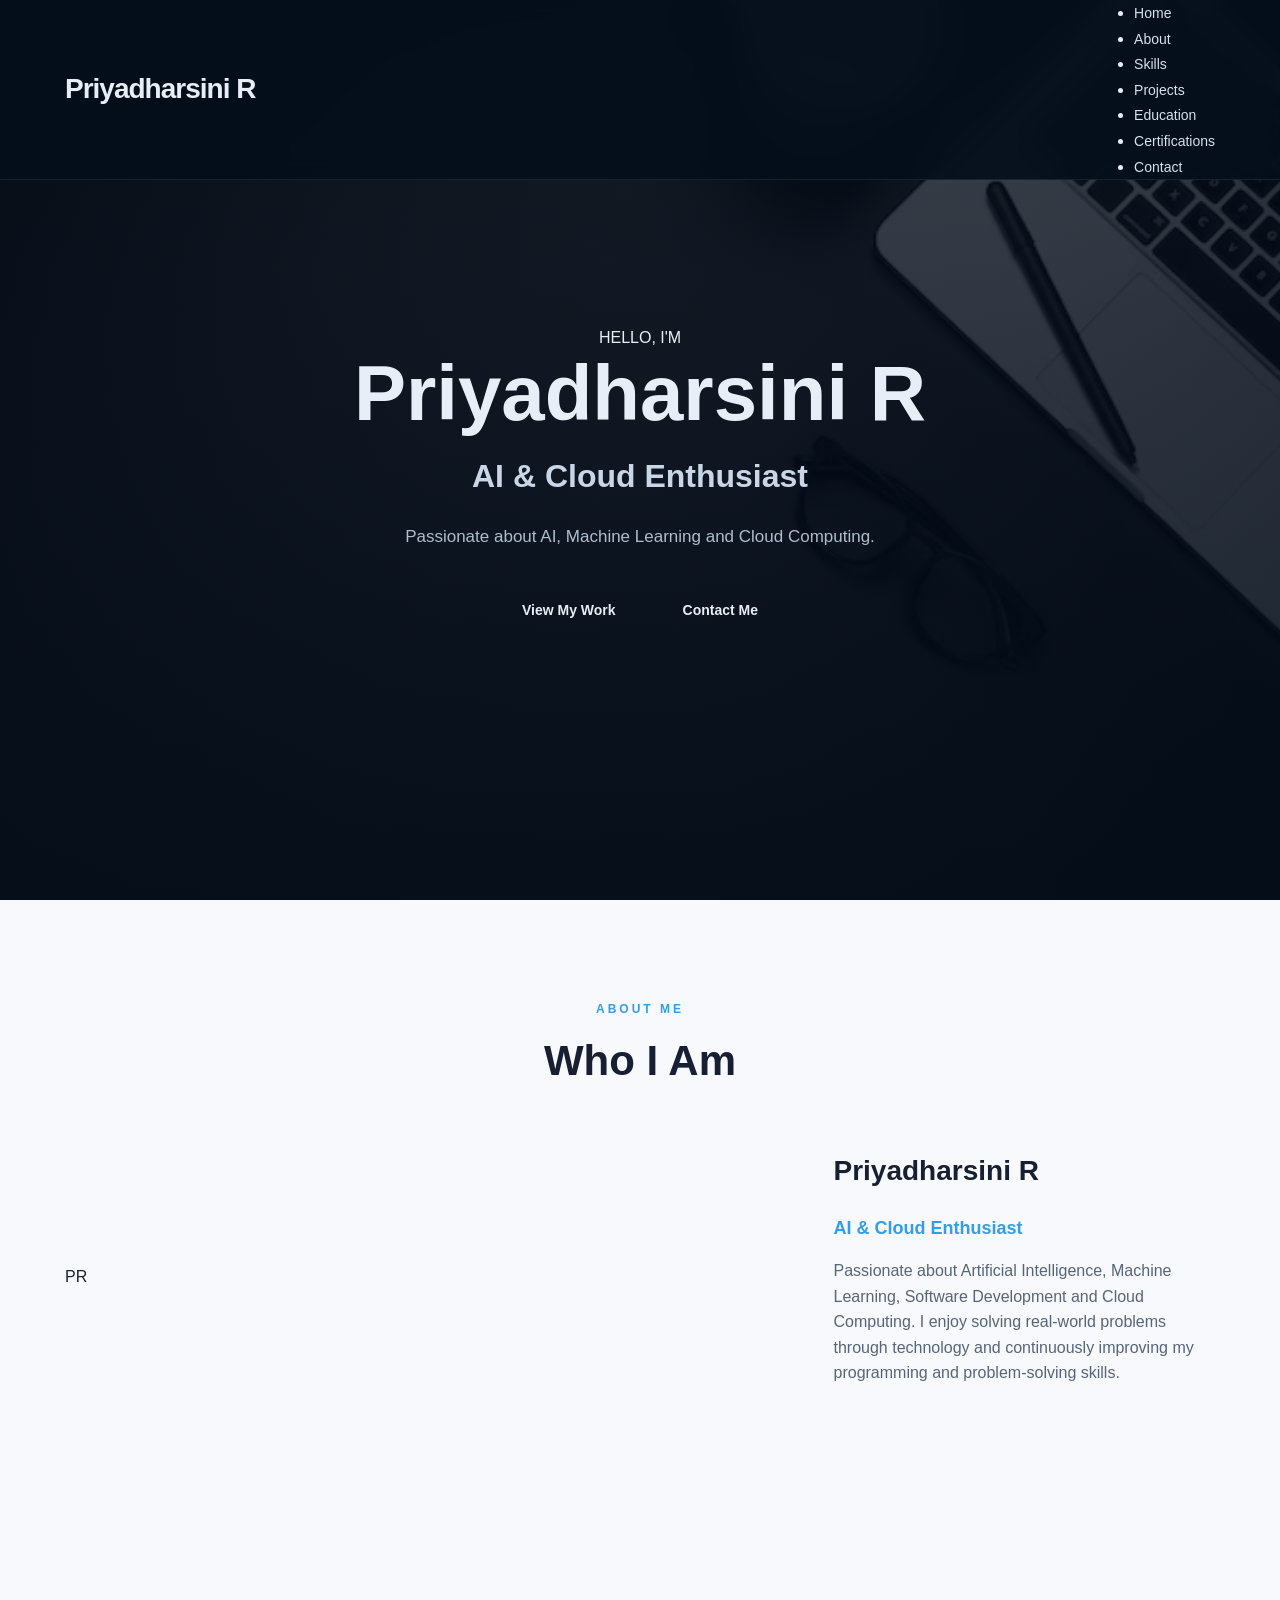
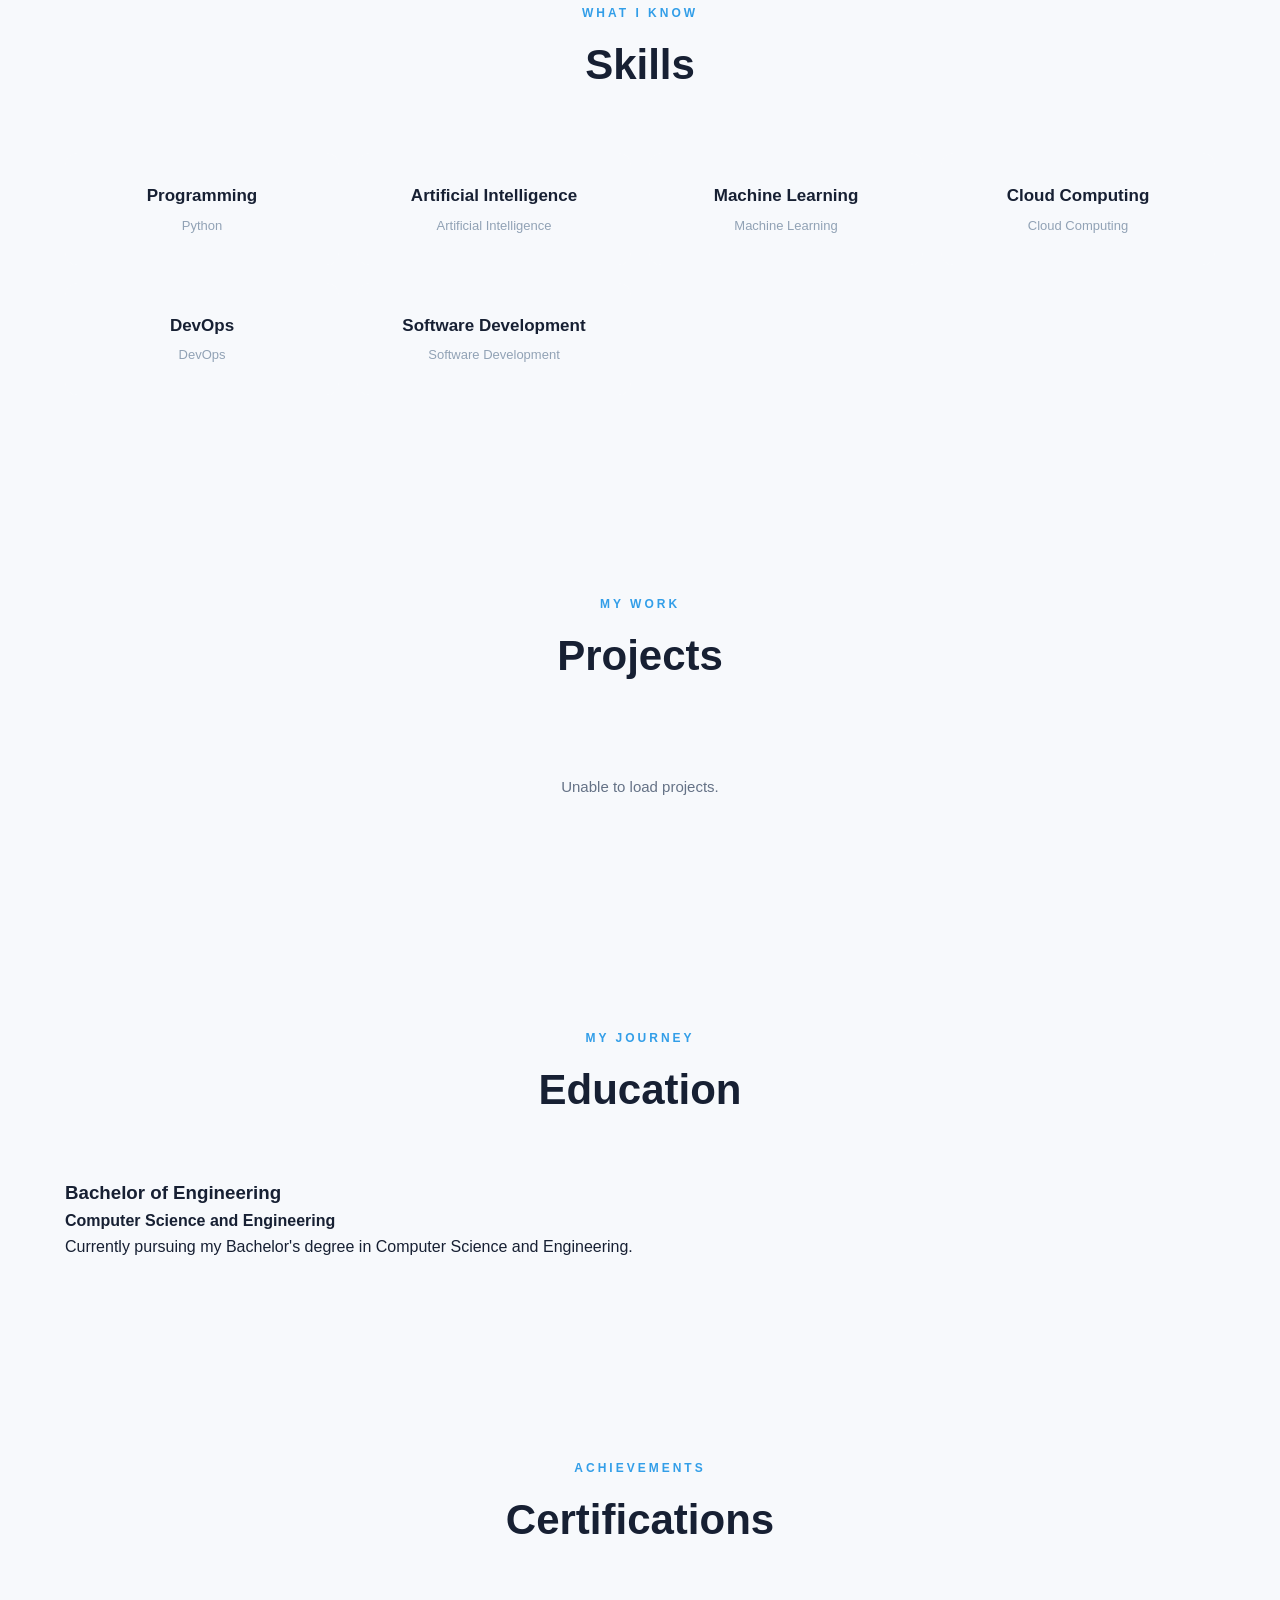
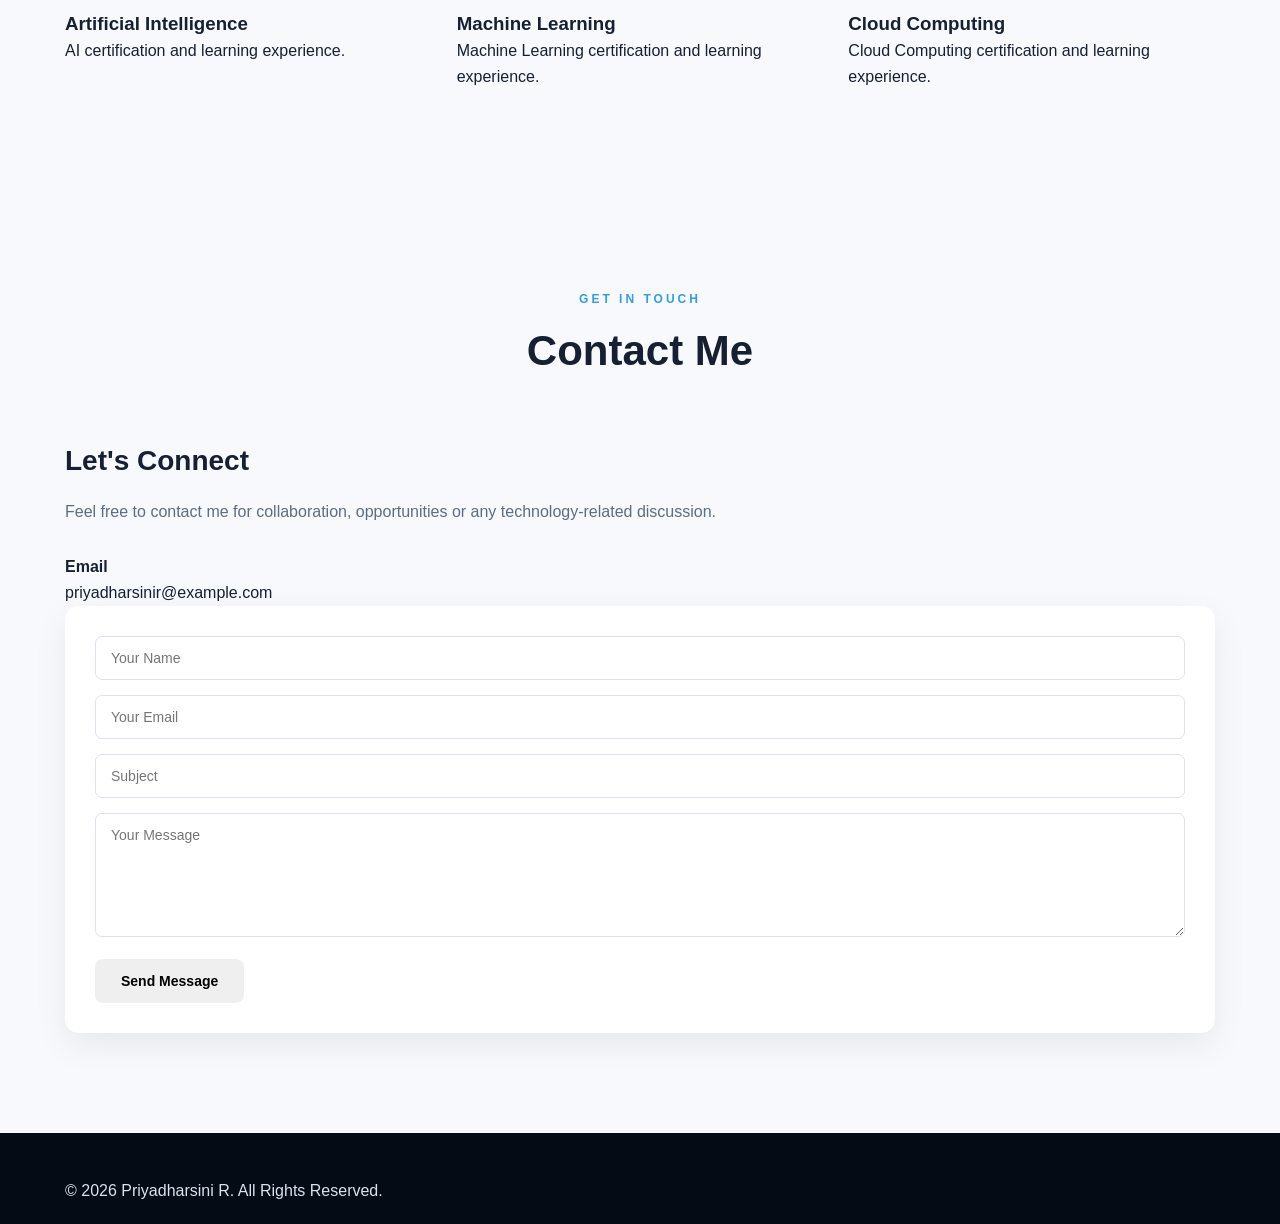
==== commit ff330def: "Add files via upload" ====
--- a/index.html
+++ b/index.html
@@ -24,13 +24,33 @@
 
             <ul class="nav-links">
 
-                <li><a href="#home">Home</a></li>
-                <li><a href="#about">About</a></li>
-                <li><a href="#skills">Skills</a></li>
-                <li><a href="#projects">Projects</a></li>
-                <li><a href="#education">Education</a></li>
-                <li><a href="#certifications">Certifications</a></li>
-                <li><a href="#contact">Contact</a></li>
+                <li>
+                    <a href="#home">Home</a>
+                </li>
+
+                <li>
+                    <a href="#about">About</a>
+                </li>
+
+                <li>
+                    <a href="#skills">Skills</a>
+                </li>
+
+                <li>
+                    <a href="#projects">Projects</a>
+                </li>
+
+                <li>
+                    <a href="#education">Education</a>
+                </li>
+
+                <li>
+                    <a href="#certifications">Certifications</a>
+                </li>
+
+                <li>
+                    <a href="#contact">Contact</a>
+                </li>
 
             </ul>
 
@@ -156,33 +176,80 @@
             <div class="skills-grid">
 
                 <div class="skill-card">
-                    <h3>Programming</h3>
-                    <p>Python</p>
-                </div>
+
+                    <h3>
+                        Programming
+                    </h3>
+
+                    <p>
+                        Python
+                    </p>
+
+                </div>
+
 
                 <div class="skill-card">
-                    <h3>Artificial Intelligence</h3>
-                    <p>Artificial Intelligence</p>
-                </div>
+
+                    <h3>
+                        Artificial Intelligence
+                    </h3>
+
+                    <p>
+                        Artificial Intelligence
+                    </p>
+
+                </div>
+
 
                 <div class="skill-card">
-                    <h3>Machine Learning</h3>
-                    <p>Machine Learning</p>
-                </div>
+
+                    <h3>
+                        Machine Learning
+                    </h3>
+
+                    <p>
+                        Machine Learning
+                    </p>
+
+                </div>
+
 
                 <div class="skill-card">
-                    <h3>Cloud Computing</h3>
-                    <p>Cloud Computing</p>
-                </div>
+
+                    <h3>
+                        Cloud Computing
+                    </h3>
+
+                    <p>
+                        Cloud Computing
+                    </p>
+
+                </div>
+
 
                 <div class="skill-card">
-                    <h3>DevOps</h3>
-                    <p>DevOps</p>
-                </div>
+
+                    <h3>
+                        DevOps
+                    </h3>
+
+                    <p>
+                        DevOps
+                    </p>
+
+                </div>
+
 
                 <div class="skill-card">
-                    <h3>Software Development</h3>
-                    <p>Software Development</p>
+
+                    <h3>
+                        Software Development
+                    </h3>
+
+                    <p>
+                        Software Development
+                    </p>
+
                 </div>
 
             </div>
@@ -211,10 +278,7 @@
             </div>
 
 
-            <div
-                class="projects-grid"
-                id="projects-container"
-            >
+            <div class="projects-grid" id="projects-container">
 
                 <p>
                     Loading projects...
@@ -391,22 +455,26 @@
                         required
                     >
 
+
                     <input
                         type="email"
                         placeholder="Your Email"
                         required
                     >
 
+
                     <input
                         type="text"
                         placeholder="Subject"
                     >
+
 
                     <textarea
                         placeholder="Your Message"
                         rows="6"
                         required
                     ></textarea>
+
 
                     <button
                         type="submit"
--- a/style.css
+++ b/style.css
@@ -727,67 +727,60 @@
 
 /* ================= RESPONSIVE ================= */
 
+@media (max-width: 900px) {
+
+    nav {
+        gap: 12px;
+    }
+
+    nav a {
+        font-size: 12px;
+    }
+
+    .skills-grid {
+        grid-template-columns: repeat(2, 1fr);
+    }
+
+    .projects-grid {
+        grid-template-columns: 1fr;
+        max-width: 600px;
+        margin: 30px auto 0;
+    }
+
+    .certifications-grid {
+        grid-template-columns: 1fr;
+    }
+
+    .about-content,
+    .contact-container {
+        grid-template-columns: 1fr;
+    }
+}
+
+
 @media (max-width: 650px) {
 
     .nav-container {
         flex-direction: column;
-        padding: 12px 0;
-        gap: 8px;
-    }
-
-    .logo {
-        font-size: 22px;
-        text-align: center;
+        padding: 15px 0;
+        gap: 10px;
     }
 
     nav {
         flex-wrap: wrap;
         justify-content: center;
-        gap: 8px;
     }
 
     nav a {
         font-size: 11px;
     }
 
-    .hero {
-        min-height: auto;
-        padding-top: 140px;
-        padding-bottom: 100px;
-    }
-
-    .hero-content {
-        padding-top: 20px;
-    }
-
-    .hero-small {
-        font-size: 11px;
-        letter-spacing: 2px;
-    }
-
     .hero h1 {
-        font-size: 38px;
-        line-height: 1.2;
-    }
-
-    .hero h2 {
-        font-size: 20px;
+        font-size: 43px;
     }
 
     .hero-description {
         font-size: 15px;
-        line-height: 1.7;
-        padding: 0 10px;
-    }
-
-    .hero-buttons {
-        flex-direction: column;
-        align-items: center;
-    }
-
-    .hero-buttons .btn {
-        width: 220px;
-        text-align: center;
     }
 
     .section {
@@ -798,10 +791,6 @@
         font-size: 34px;
     }
 
-    .about-text h3 {
-        font-size: 24px;
-    }
-
     .skills-grid {
         grid-template-columns: 1fr;
     }
@@ -815,12 +804,8 @@
     }
 
     .project-buttons a {
+        text-align: center;
         width: 100%;
-        text-align: center;
-    }
-
-    .contact-form {
-        padding: 20px;
     }
 
     .footer-content {
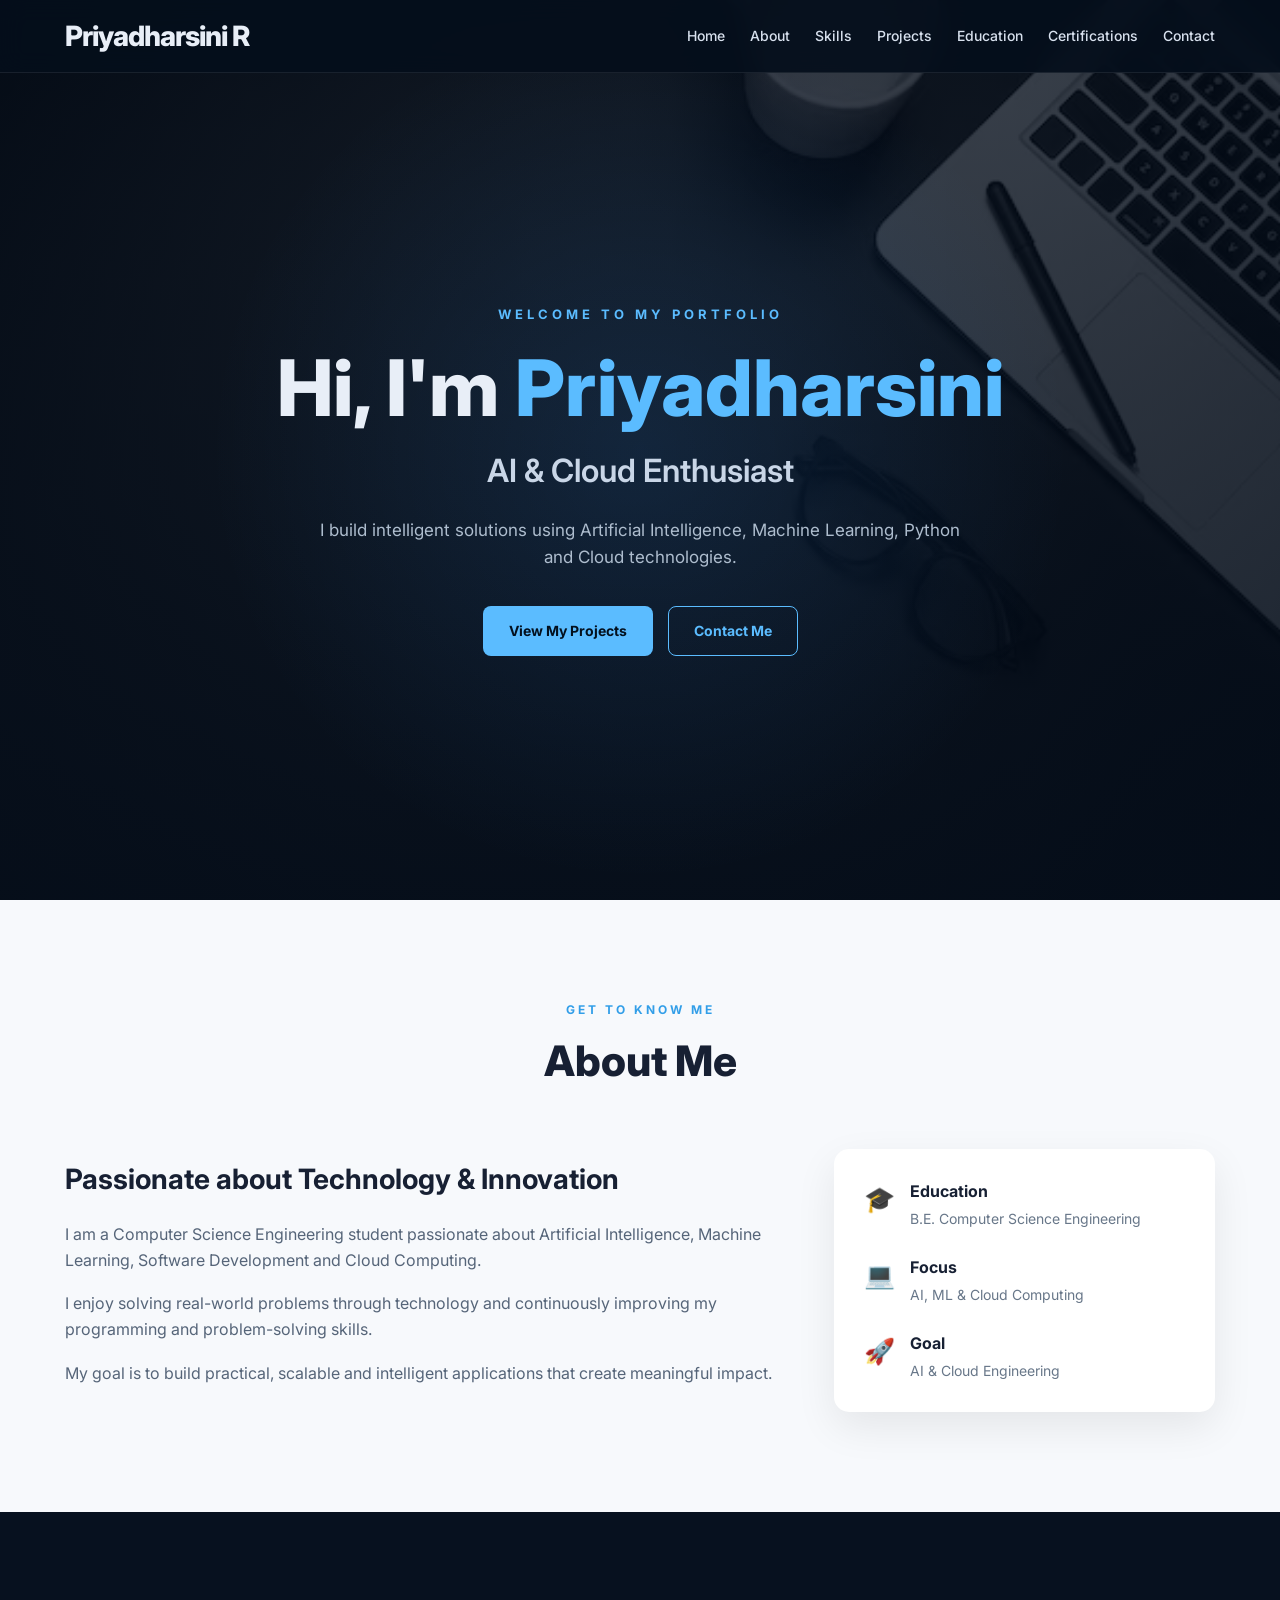
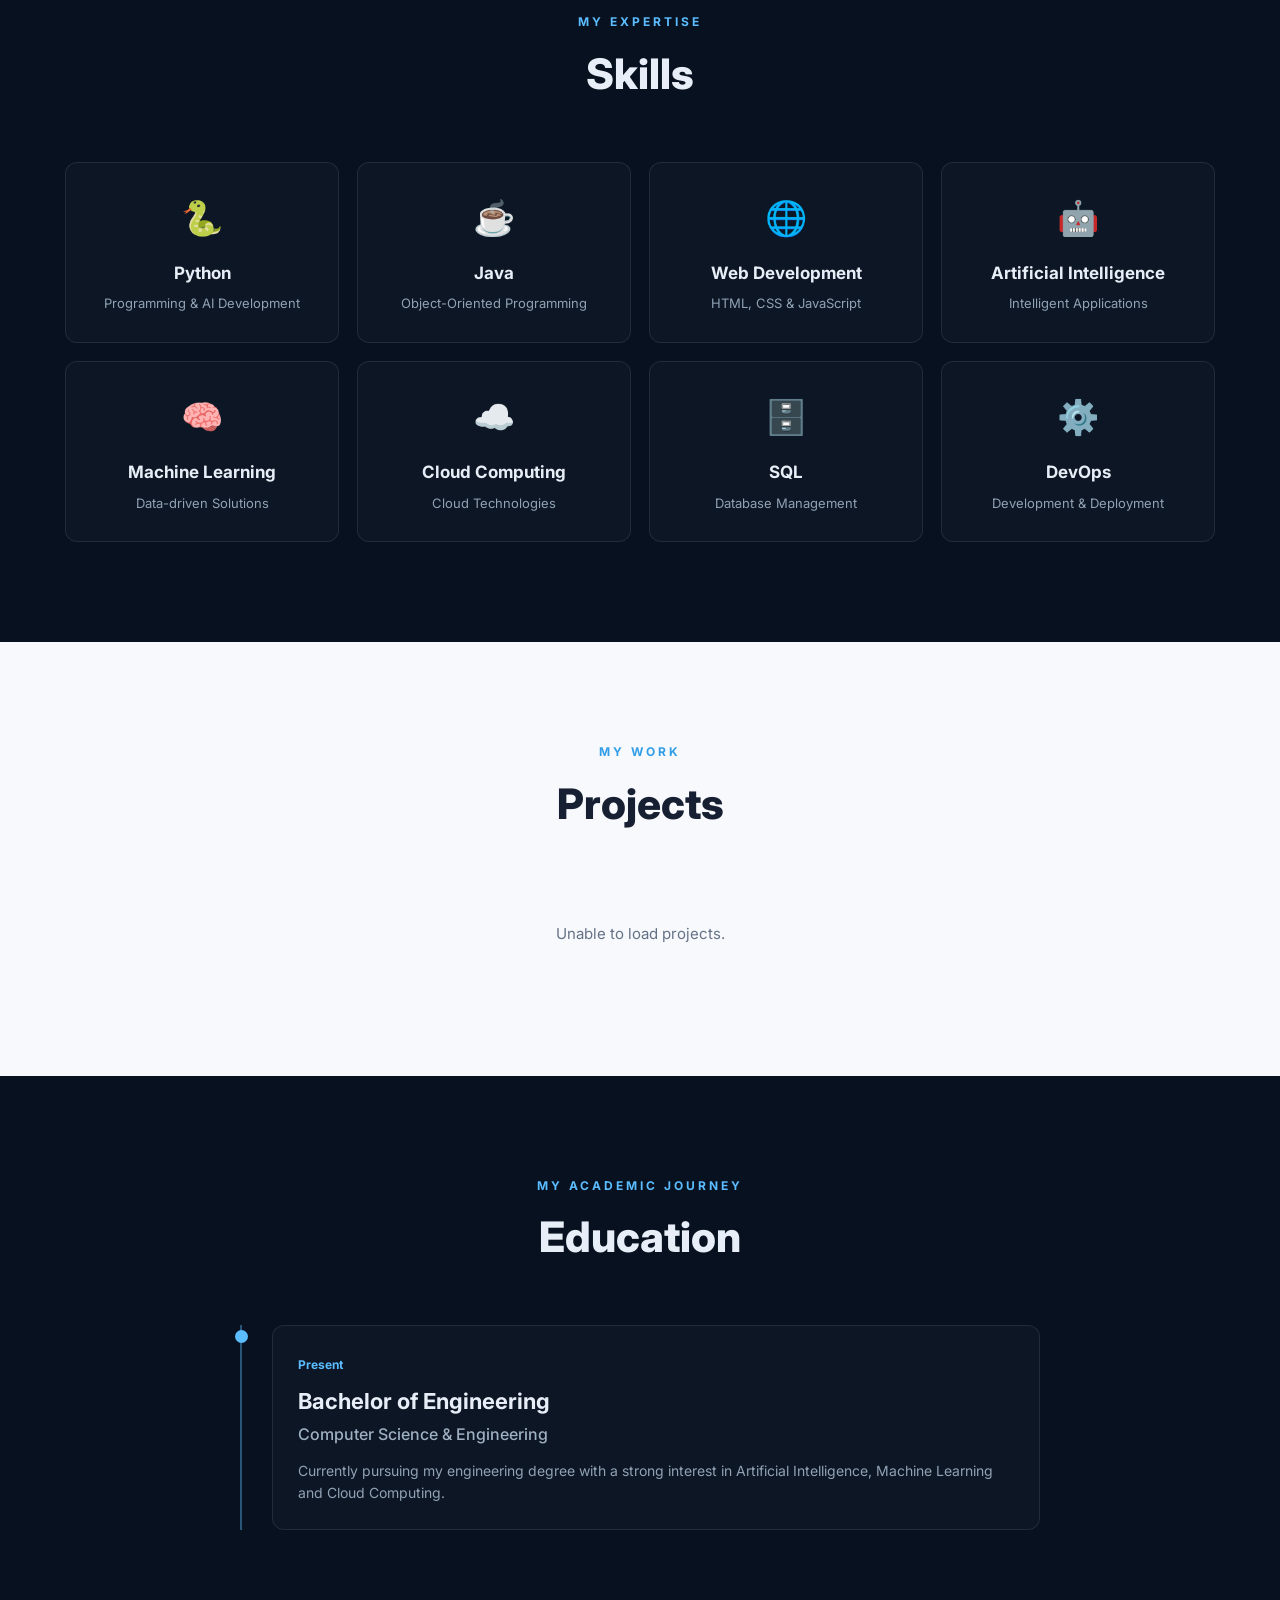
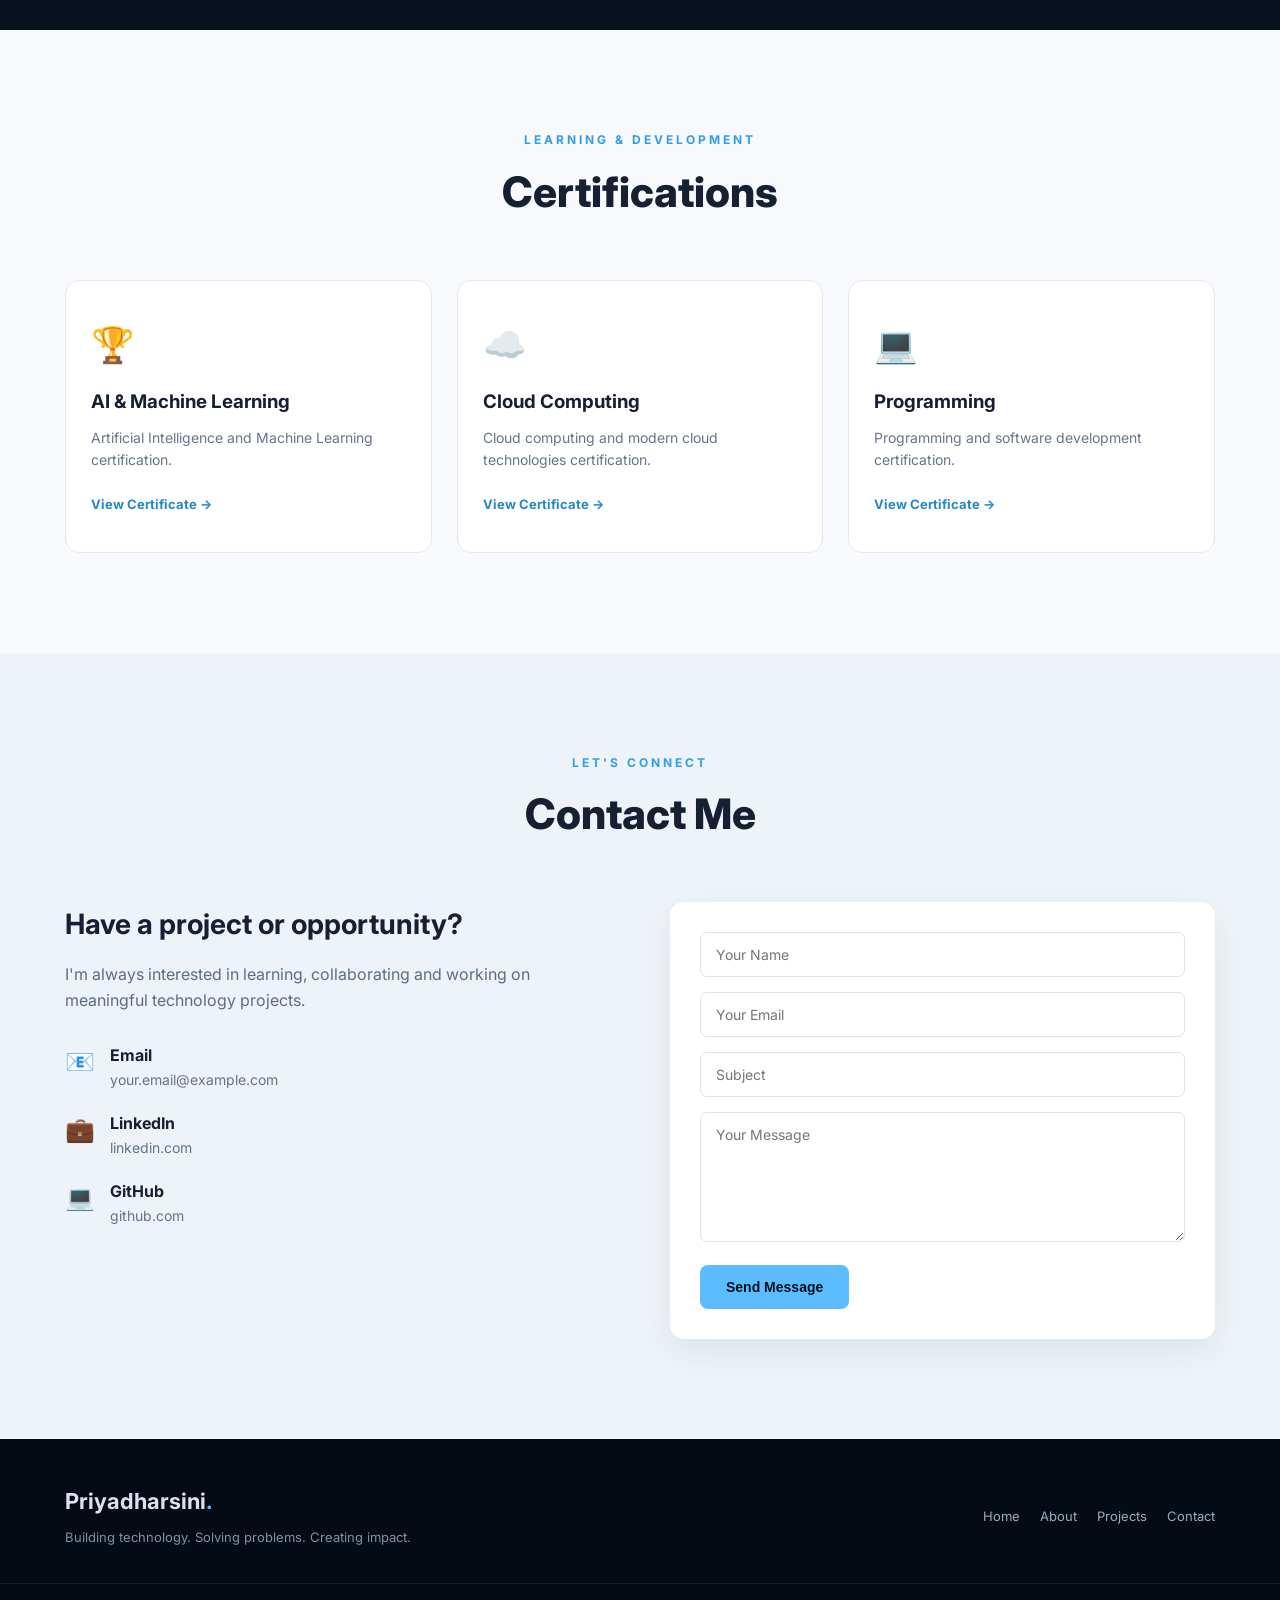
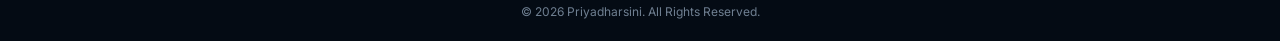
==== commit 08604fe2: "Add files via upload" ====
--- a/index.html
+++ b/index.html
@@ -5,72 +5,58 @@
     <meta charset="UTF-8">
     <meta name="viewport" content="width=device-width, initial-scale=1.0">
 
-    <title>Priyadharsini R | AI & Cloud Enthusiast</title>
+    <title>Priyadharsini | AI & Cloud Engineer</title>
 
     <link rel="stylesheet" href="style.css">
+
+    <link rel="preconnect" href="https://fonts.googleapis.com">
+    <link rel="preconnect" href="https://fonts.gstatic.com" crossorigin>
+
+    <link href="https://fonts.googleapis.com/css2?family=Inter:wght@400;500;600;700;800&display=swap"
+        rel="stylesheet">
 </head>
 
 <body>
 
-    <!-- ================= NAVBAR ================= -->
-
-    <nav class="navbar">
+    <!-- ================= NAVIGATION ================= -->
+
+    <header class="navbar">
 
         <div class="container nav-container">
 
-            <div class="logo">
+            <a href="#home" class="logo">
                 Priyadharsini R
-            </div>
-
-            <ul class="nav-links">
-
-                <li>
-                    <a href="#home">Home</a>
-                </li>
-
-                <li>
-                    <a href="#about">About</a>
-                </li>
-
-                <li>
-                    <a href="#skills">Skills</a>
-                </li>
-
-                <li>
-                    <a href="#projects">Projects</a>
-                </li>
-
-                <li>
-                    <a href="#education">Education</a>
-                </li>
-
-                <li>
-                    <a href="#certifications">Certifications</a>
-                </li>
-
-                <li>
-                    <a href="#contact">Contact</a>
-                </li>
-
-            </ul>
-
-        </div>
-
-    </nav>
-
-
-    <!-- ================= HERO ================= -->
+            </a>
+
+            <nav>
+                <a href="#home">Home</a>
+                <a href="#about">About</a>
+                <a href="#skills">Skills</a>
+                <a href="#projects">Projects</a>
+                <a href="#education">Education</a>
+                <a href="#certifications">Certifications</a>
+                <a href="#contact">Contact</a>
+            </nav>
+
+        </div>
+
+    </header>
+
+
+    <!-- ================= HOME ================= -->
 
     <section id="home" class="hero">
 
+        <div class="hero-overlay"></div>
+
         <div class="container hero-content">
 
-            <p class="hero-small-text">
-                HELLO, I'M
+            <p class="hero-small">
+                WELCOME TO MY PORTFOLIO
             </p>
 
             <h1>
-                Priyadharsini R
+                Hi, I'm <span>Priyadharsini</span>
             </h1>
 
             <h2>
@@ -78,16 +64,17 @@
             </h2>
 
             <p class="hero-description">
-                Passionate about AI, Machine Learning and Cloud Computing.
+                I build intelligent solutions using Artificial Intelligence,
+                Machine Learning, Python and Cloud technologies.
             </p>
 
             <div class="hero-buttons">
 
-                <a href="#projects" class="btn">
-                    View My Work
+                <a href="#projects" class="btn primary-btn">
+                    View My Projects
                 </a>
 
-                <a href="#contact" class="btn btn-outline">
+                <a href="#contact" class="btn secondary-btn">
                     Contact Me
                 </a>
 
@@ -106,44 +93,92 @@
 
             <div class="section-heading">
 
-                <p>
-                    ABOUT ME
-                </p>
-
-                <h2>
-                    Who I Am
-                </h2>
+                <p>GET TO KNOW ME</p>
+
+                <h2>About Me</h2>
 
             </div>
 
 
             <div class="about-content">
 
-                <div class="about-image">
-
-                    <div class="profile-placeholder">
-                        PR
-                    </div>
-
-                </div>
-
-
                 <div class="about-text">
 
-                    <h3 id="about-name">
-                        Priyadharsini R
+                    <h3>
+                        Passionate about Technology & Innovation
                     </h3>
 
-                    <h4 id="about-role">
-                        AI & Cloud Enthusiast
-                    </h4>
-
-                    <p id="about-description">
-                        Passionate about Artificial Intelligence, Machine Learning,
-                        Software Development and Cloud Computing. I enjoy solving
-                        real-world problems through technology and continuously
-                        improving my programming and problem-solving skills.
-                    </p>
+                    <p>
+                        I am a Computer Science Engineering student passionate
+                        about Artificial Intelligence, Machine Learning,
+                        Software Development and Cloud Computing.
+                    </p>
+
+                    <p>
+                        I enjoy solving real-world problems through technology
+                        and continuously improving my programming and
+                        problem-solving skills.
+                    </p>
+
+                    <p>
+                        My goal is to build practical, scalable and intelligent
+                        applications that create meaningful impact.
+                    </p>
+
+                </div>
+
+
+                <div class="about-card">
+
+                    <div class="info-item">
+
+                        <span>🎓</span>
+
+                        <div>
+
+                            <strong>Education</strong>
+
+                            <p>
+                                B.E. Computer Science Engineering
+                            </p>
+
+                        </div>
+
+                    </div>
+
+
+                    <div class="info-item">
+
+                        <span>💻</span>
+
+                        <div>
+
+                            <strong>Focus</strong>
+
+                            <p>
+                                AI, ML & Cloud Computing
+                            </p>
+
+                        </div>
+
+                    </div>
+
+
+                    <div class="info-item">
+
+                        <span>🚀</span>
+
+                        <div>
+
+                            <strong>Goal</strong>
+
+                            <p>
+                                AI & Cloud Engineering
+                            </p>
+
+                        </div>
+
+                    </div>
 
                 </div>
 
@@ -156,19 +191,15 @@
 
     <!-- ================= SKILLS ================= -->
 
-    <section id="skills" class="section light-section">
+    <section id="skills" class="section section-dark">
 
         <div class="container">
 
             <div class="section-heading">
 
-                <p>
-                    WHAT I KNOW
-                </p>
-
-                <h2>
-                    Skills
-                </h2>
+                <p>MY EXPERTISE</p>
+
+                <h2>Skills</h2>
 
             </div>
 
@@ -176,271 +207,364 @@
             <div class="skills-grid">
 
                 <div class="skill-card">
+
+                    <div class="skill-icon">🐍</div>
+
+                    <h3>Python</h3>
+
+                    <p>
+                        Programming & AI Development
+                    </p>
+
+                </div>
+
+
+                <div class="skill-card">
+
+                    <div class="skill-icon">☕</div>
+
+                    <h3>Java</h3>
+
+                    <p>
+                        Object-Oriented Programming
+                    </p>
+
+                </div>
+
+
+                <div class="skill-card">
+
+                    <div class="skill-icon">🌐</div>
+
+                    <h3>Web Development</h3>
+
+                    <p>
+                        HTML, CSS & JavaScript
+                    </p>
+
+                </div>
+
+
+                <div class="skill-card">
+
+                    <div class="skill-icon">🤖</div>
+
+                    <h3>Artificial Intelligence</h3>
+
+                    <p>
+                        Intelligent Applications
+                    </p>
+
+                </div>
+
+
+                <div class="skill-card">
+
+                    <div class="skill-icon">🧠</div>
+
+                    <h3>Machine Learning</h3>
+
+                    <p>
+                        Data-driven Solutions
+                    </p>
+
+                </div>
+
+
+                <div class="skill-card">
+
+                    <div class="skill-icon">☁️</div>
+
+                    <h3>Cloud Computing</h3>
+
+                    <p>
+                        Cloud Technologies
+                    </p>
+
+                </div>
+
+
+                <div class="skill-card">
+
+                    <div class="skill-icon">🗄️</div>
+
+                    <h3>SQL</h3>
+
+                    <p>
+                        Database Management
+                    </p>
+
+                </div>
+
+
+                <div class="skill-card">
+
+                    <div class="skill-icon">⚙️</div>
+
+                    <h3>DevOps</h3>
+
+                    <p>
+                        Development & Deployment
+                    </p>
+
+                </div>
+
+            </div>
+
+        </div>
+
+    </section>
+
+
+    <!-- ================= PROJECTS ================= -->
+
+    <section id="projects" class="section">
+
+        <div class="container">
+
+            <div class="section-heading">
+
+                <p>MY WORK</p>
+
+                <h2>Projects</h2>
+
+            </div>
+
+
+            <!-- Projects will be loaded from MySQL through Flask -->
+
+            <div class="projects-grid" id="projects-container">
+
+                <p>Loading projects...</p>
+
+            </div>
+
+        </div>
+
+    </section>
+
+
+    <!-- ================= EDUCATION ================= -->
+
+    <section id="education" class="section section-dark">
+
+        <div class="container">
+
+            <div class="section-heading">
+
+                <p>MY ACADEMIC JOURNEY</p>
+
+                <h2>Education</h2>
+
+            </div>
+
+
+            <div class="timeline">
+
+                <div class="timeline-item">
+
+                    <div class="timeline-dot"></div>
+
+                    <div class="timeline-content">
+
+                        <span class="timeline-year">
+                            Present
+                        </span>
+
+                        <h3>
+                            Bachelor of Engineering
+                        </h3>
+
+                        <h4>
+                            Computer Science & Engineering
+                        </h4>
+
+                        <p>
+                            Currently pursuing my engineering degree with
+                            a strong interest in Artificial Intelligence,
+                            Machine Learning and Cloud Computing.
+                        </p>
+
+                    </div>
+
+                </div>
+
+            </div>
+
+        </div>
+
+    </section>
+
+
+    <!-- ================= CERTIFICATIONS ================= -->
+
+    <section id="certifications" class="section">
+
+        <div class="container">
+
+            <div class="section-heading">
+
+                <p>LEARNING & DEVELOPMENT</p>
+
+                <h2>Certifications</h2>
+
+            </div>
+
+
+            <div class="certifications-grid">
+
+                <div class="certificate-card">
+
+                    <div class="certificate-icon">
+                        🏆
+                    </div>
+
+                    <h3>
+                        AI & Machine Learning
+                    </h3>
+
+                    <p>
+                        Artificial Intelligence and Machine Learning
+                        certification.
+                    </p>
+
+                    <a href="#" class="certificate-link">
+                        View Certificate →
+                    </a>
+
+                </div>
+
+
+                <div class="certificate-card">
+
+                    <div class="certificate-icon">
+                        ☁️
+                    </div>
+
+                    <h3>
+                        Cloud Computing
+                    </h3>
+
+                    <p>
+                        Cloud computing and modern cloud technologies
+                        certification.
+                    </p>
+
+                    <a href="#" class="certificate-link">
+                        View Certificate →
+                    </a>
+
+                </div>
+
+
+                <div class="certificate-card">
+
+                    <div class="certificate-icon">
+                        💻
+                    </div>
 
                     <h3>
                         Programming
                     </h3>
 
                     <p>
-                        Python
-                    </p>
-
-                </div>
-
-
-                <div class="skill-card">
+                        Programming and software development
+                        certification.
+                    </p>
+
+                    <a href="#" class="certificate-link">
+                        View Certificate →
+                    </a>
+
+                </div>
+
+            </div>
+
+        </div>
+
+    </section>
+
+
+    <!-- ================= CONTACT ================= -->
+
+    <section id="contact" class="section contact-section">
+
+        <div class="container">
+
+            <div class="section-heading">
+
+                <p>LET'S CONNECT</p>
+
+                <h2>Contact Me</h2>
+
+            </div>
+
+
+            <div class="contact-container">
+
+                <div class="contact-info">
 
                     <h3>
-                        Artificial Intelligence
+                        Have a project or opportunity?
                     </h3>
 
                     <p>
-                        Artificial Intelligence
-                    </p>
-
-                </div>
-
-
-                <div class="skill-card">
-
-                    <h3>
-                        Machine Learning
-                    </h3>
-
-                    <p>
-                        Machine Learning
-                    </p>
-
-                </div>
-
-
-                <div class="skill-card">
-
-                    <h3>
-                        Cloud Computing
-                    </h3>
-
-                    <p>
-                        Cloud Computing
-                    </p>
-
-                </div>
-
-
-                <div class="skill-card">
-
-                    <h3>
-                        DevOps
-                    </h3>
-
-                    <p>
-                        DevOps
-                    </p>
-
-                </div>
-
-
-                <div class="skill-card">
-
-                    <h3>
-                        Software Development
-                    </h3>
-
-                    <p>
-                        Software Development
-                    </p>
-
-                </div>
-
-            </div>
-
-        </div>
-
-    </section>
-
-
-    <!-- ================= PROJECTS ================= -->
-
-    <section id="projects" class="section">
-
-        <div class="container">
-
-            <div class="section-heading">
-
-                <p>
-                    MY WORK
-                </p>
-
-                <h2>
-                    Projects
-                </h2>
-
-            </div>
-
-
-            <div class="projects-grid" id="projects-container">
-
-                <p>
-                    Loading projects...
-                </p>
-
-            </div>
-
-        </div>
-
-    </section>
-
-
-    <!-- ================= EDUCATION ================= -->
-
-    <section id="education" class="section light-section">
-
-        <div class="container">
-
-            <div class="section-heading">
-
-                <p>
-                    MY JOURNEY
-                </p>
-
-                <h2>
-                    Education
-                </h2>
-
-            </div>
-
-
-            <div class="education-card">
-
-                <h3>
-                    Bachelor of Engineering
-                </h3>
-
-                <h4>
-                    Computer Science and Engineering
-                </h4>
-
-                <p>
-                    Currently pursuing my Bachelor's degree in
-                    Computer Science and Engineering.
-                </p>
-
-            </div>
-
-        </div>
-
-    </section>
-
-
-    <!-- ================= CERTIFICATIONS ================= -->
-
-    <section id="certifications" class="section">
-
-        <div class="container">
-
-            <div class="section-heading">
-
-                <p>
-                    ACHIEVEMENTS
-                </p>
-
-                <h2>
-                    Certifications
-                </h2>
-
-            </div>
-
-
-            <div class="certifications-grid">
-
-                <div class="certification-card">
-
-                    <h3>
-                        Artificial Intelligence
-                    </h3>
-
-                    <p>
-                        AI certification and learning experience.
-                    </p>
-
-                </div>
-
-
-                <div class="certification-card">
-
-                    <h3>
-                        Machine Learning
-                    </h3>
-
-                    <p>
-                        Machine Learning certification and learning experience.
-                    </p>
-
-                </div>
-
-
-                <div class="certification-card">
-
-                    <h3>
-                        Cloud Computing
-                    </h3>
-
-                    <p>
-                        Cloud Computing certification and learning experience.
-                    </p>
-
-                </div>
-
-            </div>
-
-        </div>
-
-    </section>
-
-
-    <!-- ================= CONTACT ================= -->
-
-    <section id="contact" class="section light-section">
-
-        <div class="container">
-
-            <div class="section-heading">
-
-                <p>
-                    GET IN TOUCH
-                </p>
-
-                <h2>
-                    Contact Me
-                </h2>
-
-            </div>
-
-
-            <div class="contact-content">
-
-
-                <div class="contact-info">
-
-                    <h3>
-                        Let's Connect
-                    </h3>
-
-                    <p>
-                        Feel free to contact me for collaboration,
-                        opportunities or any technology-related discussion.
-                    </p>
-
-
-                    <div class="contact-detail">
-
-                        <strong>
-                            Email
-                        </strong>
-
-                        <p id="email">
-                            priyadharsinir@example.com
-                        </p>
+                        I'm always interested in learning, collaborating
+                        and working on meaningful technology projects.
+                    </p>
+
+
+                    <div class="contact-details">
+
+                        <div class="contact-item">
+
+                            <span>📧</span>
+
+                            <div>
+
+                                <strong>Email</strong>
+
+                                <p id="email">
+                                    your.email@example.com
+                                </p>
+
+                            </div>
+
+                        </div>
+
+
+                        <div class="contact-item">
+
+                            <span>💼</span>
+
+                            <div>
+
+                                <strong>LinkedIn</strong>
+
+                                <p>
+                                    linkedin.com
+                                </p>
+
+                            </div>
+
+                        </div>
+
+
+                        <div class="contact-item">
+
+                            <span>💻</span>
+
+                            <div>
+
+                                <strong>GitHub</strong>
+
+                                <p>
+                                    github.com
+                                </p>
+
+                            </div>
+
+                        </div>
 
                     </div>
 
@@ -455,30 +579,27 @@
                         required
                     >
 
-
                     <input
                         type="email"
                         placeholder="Your Email"
                         required
                     >
 
-
                     <input
                         type="text"
                         placeholder="Subject"
+                        required
                     >
 
-
                     <textarea
+                        rows="6"
                         placeholder="Your Message"
-                        rows="6"
                         required
                     ></textarea>
 
-
                     <button
                         type="submit"
-                        class="btn"
+                        class="btn primary-btn"
                     >
                         Send Message
                     </button>
@@ -494,13 +615,42 @@
 
     <!-- ================= FOOTER ================= -->
 
-    <footer class="footer">
-
-        <div class="container">
-
-            <p>
-                © 2026 Priyadharsini R. All Rights Reserved.
-            </p>
+    <footer>
+
+        <div class="container footer-content">
+
+            <div>
+
+                <h3>
+                    Priyadharsini<span>.</span>
+                </h3>
+
+                <p>
+                    Building technology. Solving problems.
+                    Creating impact.
+                </p>
+
+            </div>
+
+
+            <div class="footer-links">
+
+                <a href="#home">Home</a>
+
+                <a href="#about">About</a>
+
+                <a href="#projects">Projects</a>
+
+                <a href="#contact">Contact</a>
+
+            </div>
+
+        </div>
+
+
+        <div class="copyright">
+
+            © 2026 Priyadharsini. All Rights Reserved.
 
         </div>
 
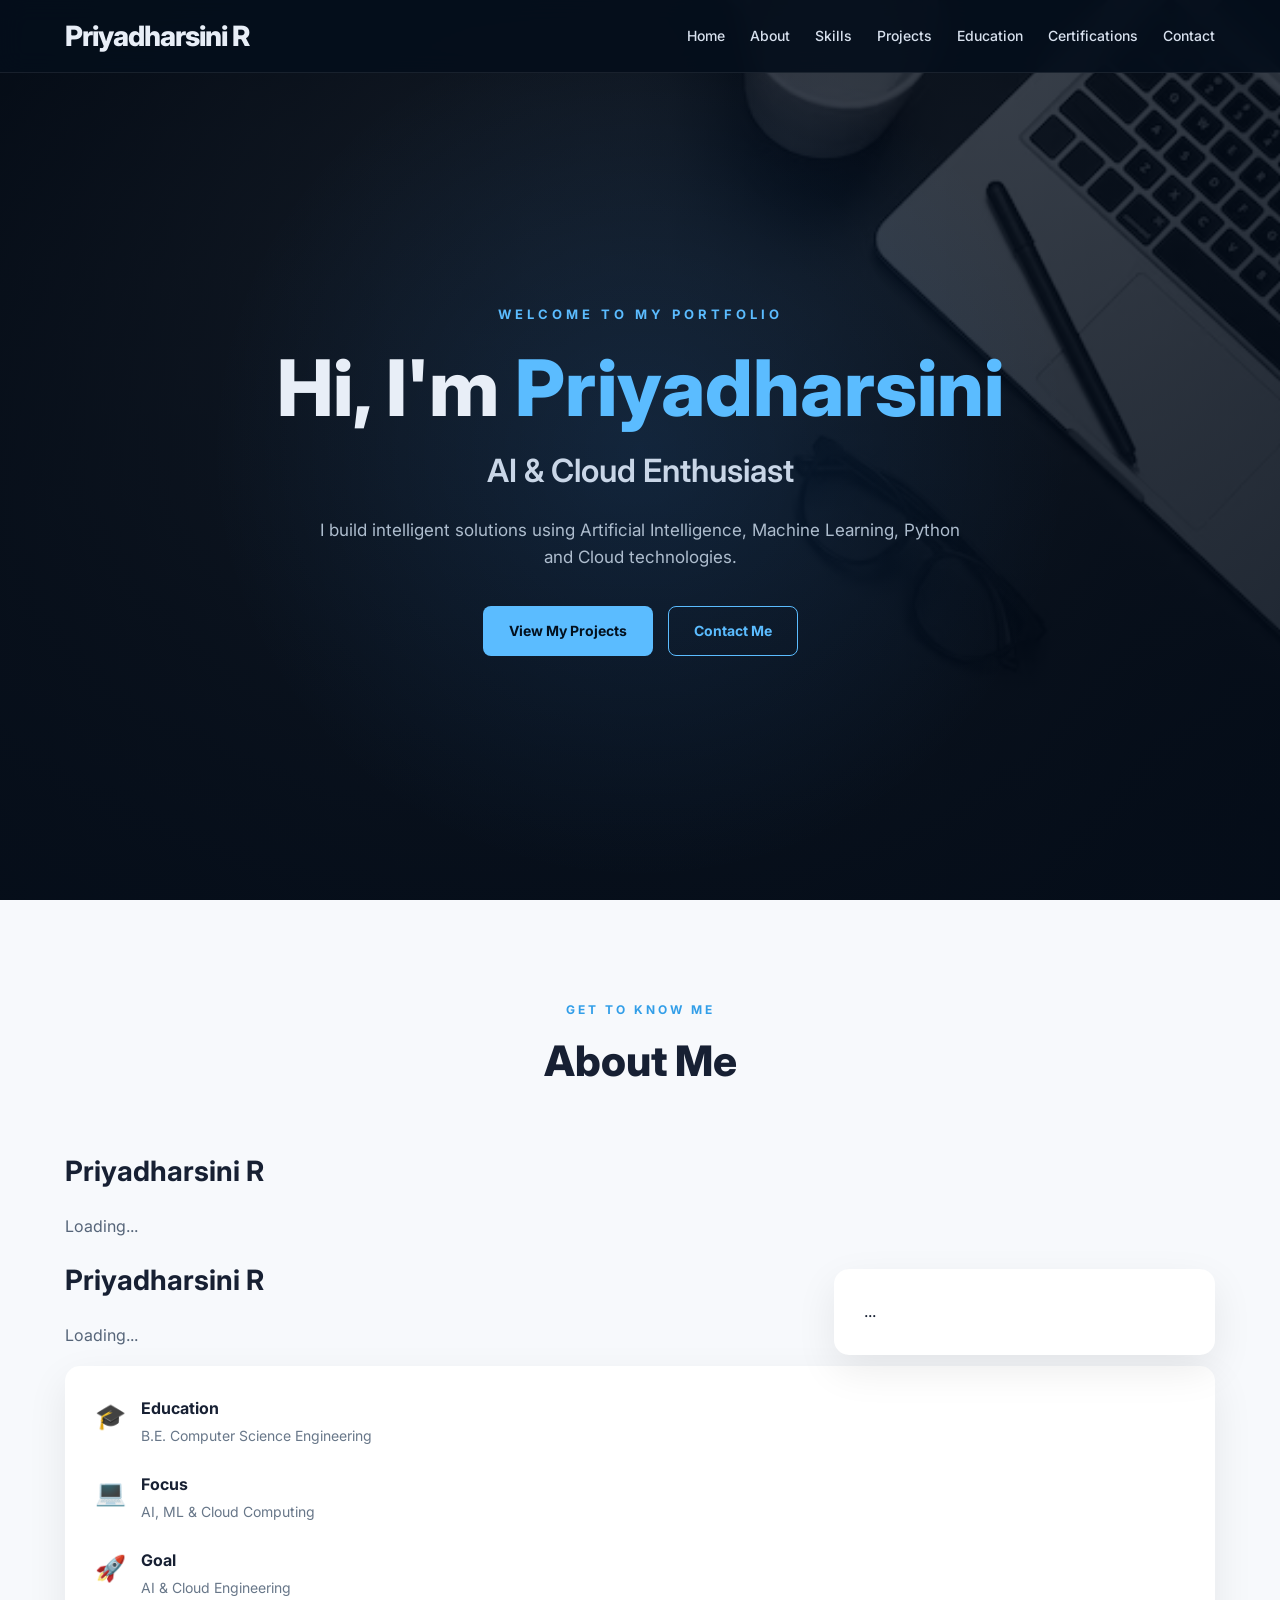
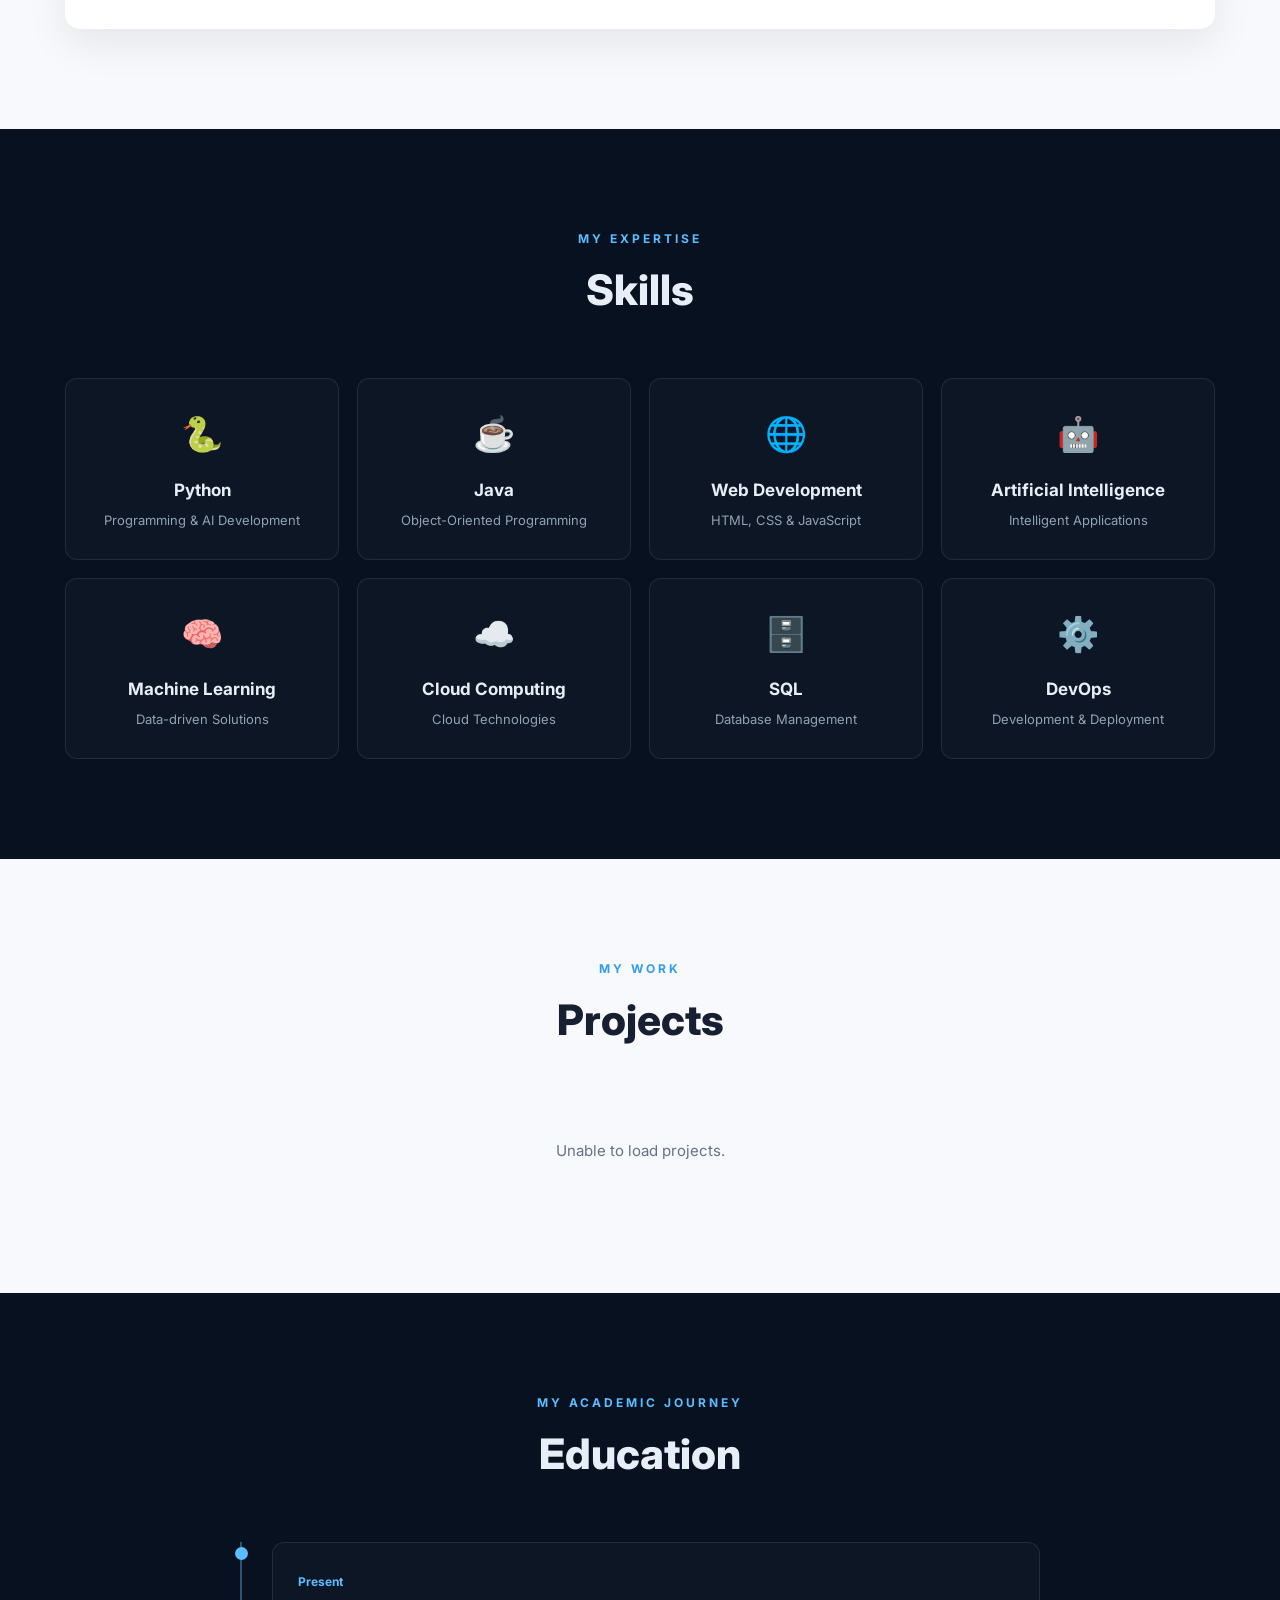
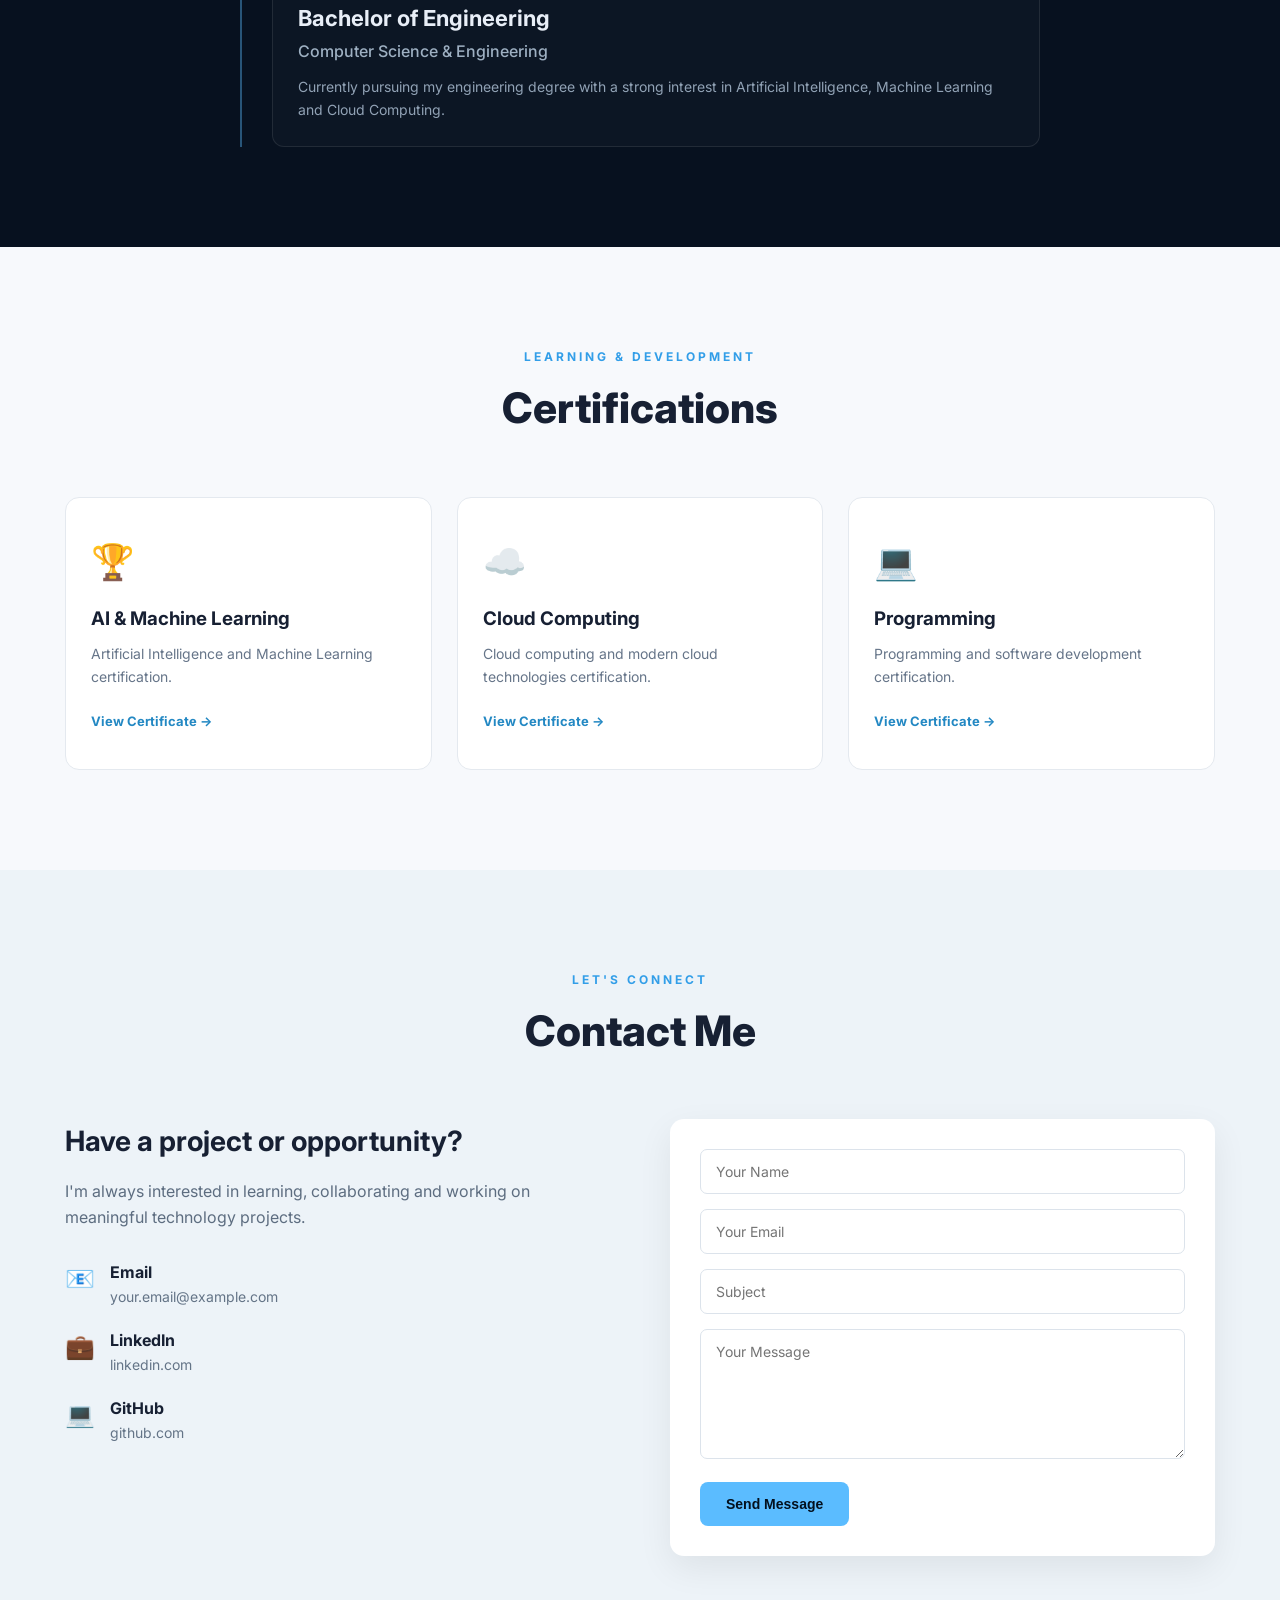
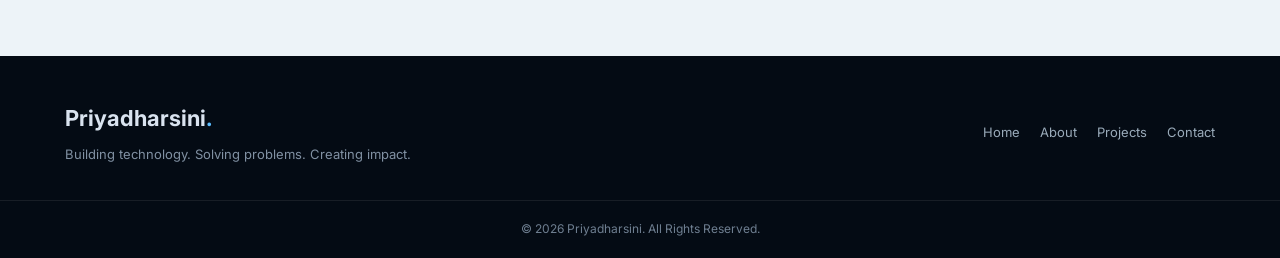
==== commit 32ba0431: "Add files via upload" ====
--- a/index.html
+++ b/index.html
@@ -100,32 +100,37 @@
             </div>
 
 
-            <div class="about-content">
-
-                <div class="about-text">
-
-                    <h3>
-                        Passionate about Technology & Innovation
-                    </h3>
-
-                    <p>
-                        I am a Computer Science Engineering student passionate
-                        about Artificial Intelligence, Machine Learning,
-                        Software Development and Cloud Computing.
-                    </p>
-
-                    <p>
-                        I enjoy solving real-world problems through technology
-                        and continuously improving my programming and
-                        problem-solving skills.
-                    </p>
-
-                    <p>
-                        My goal is to build practical, scalable and intelligent
-                        applications that create meaningful impact.
-                    </p>
-
-                </div>
+            <div class="about-text">
+
+    <h3 id="about-name">
+        Priyadharsini R
+    </h3>
+
+    <p id="about-description">
+        Loading...
+    </p>
+
+</div>
+
+                    <div class="about-content">
+
+    <div class="about-text">
+
+        <h3 id="about-name">
+            Priyadharsini R
+        </h3>
+
+        <p id="about-description">
+            Loading...
+        </p>
+
+    </div>
+
+    <div class="about-card">
+        ...
+    </div>
+
+</div>
 
 
                 <div class="about-card">
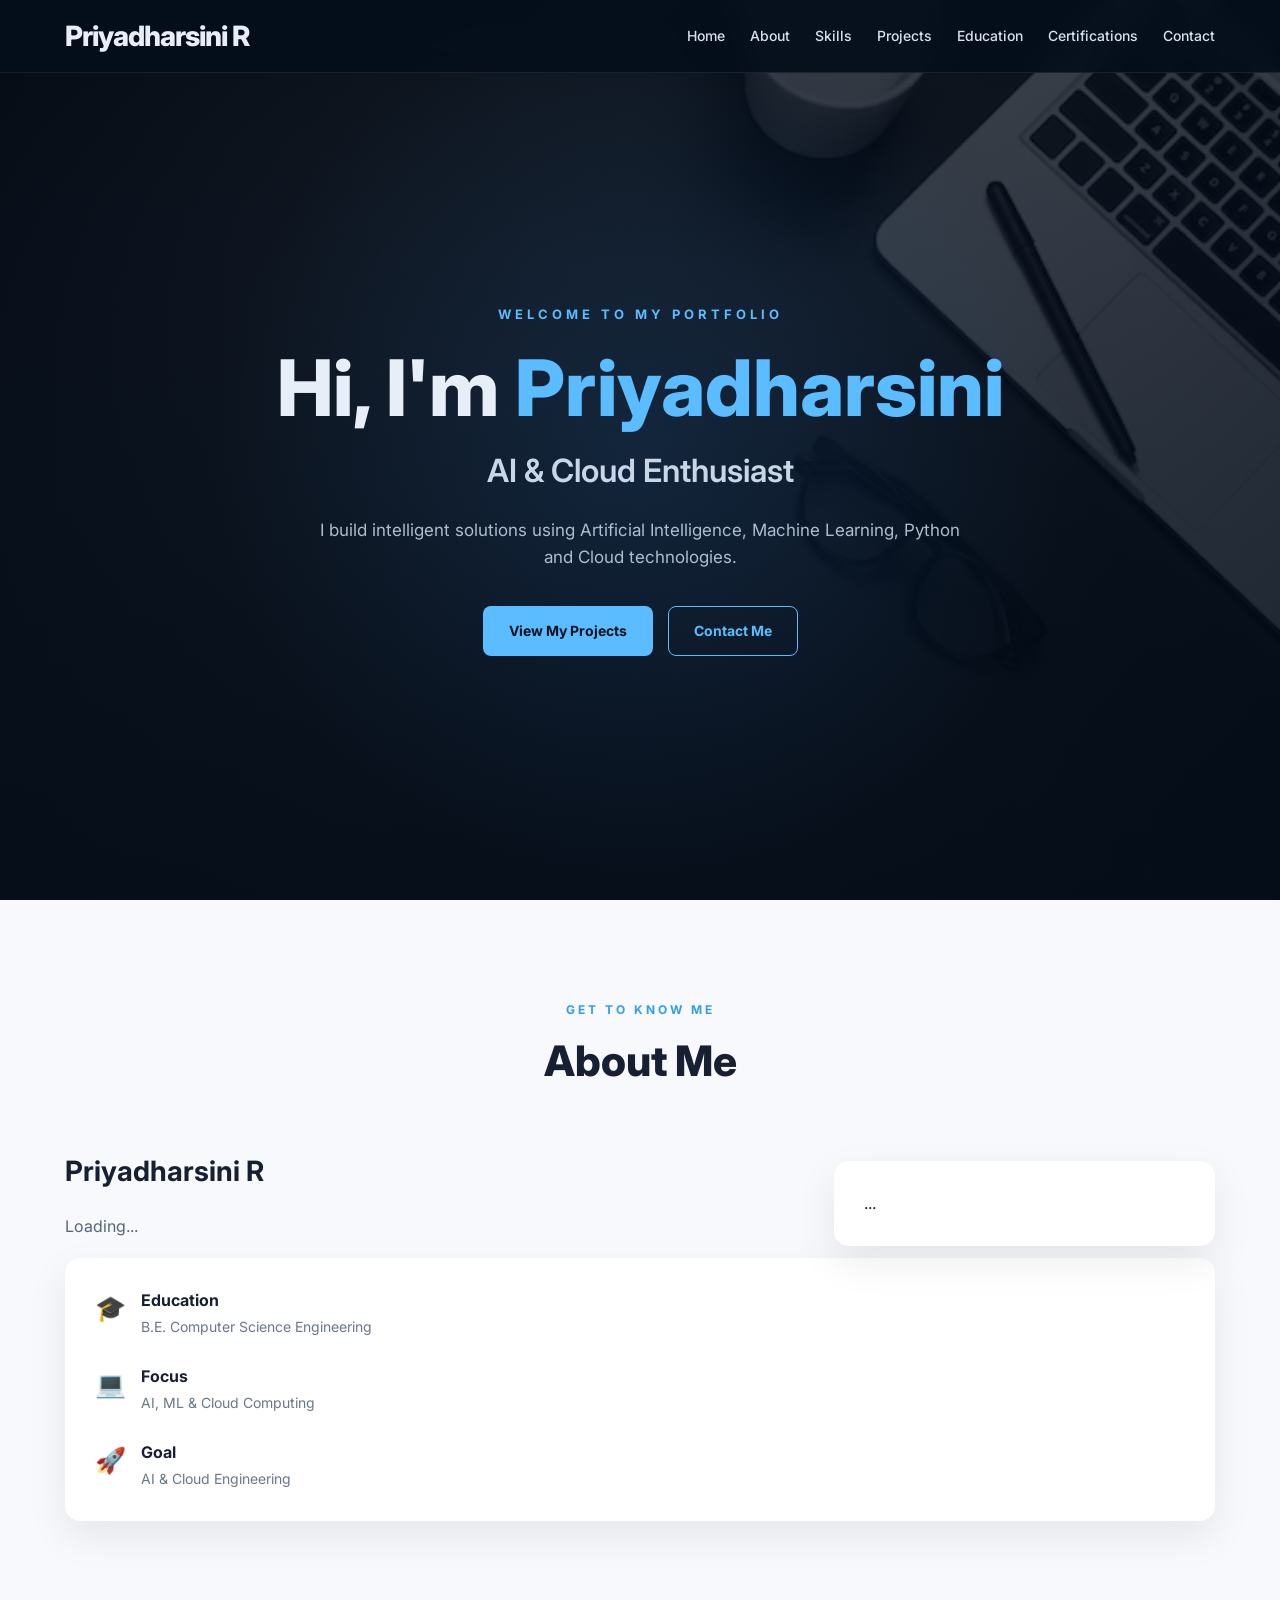
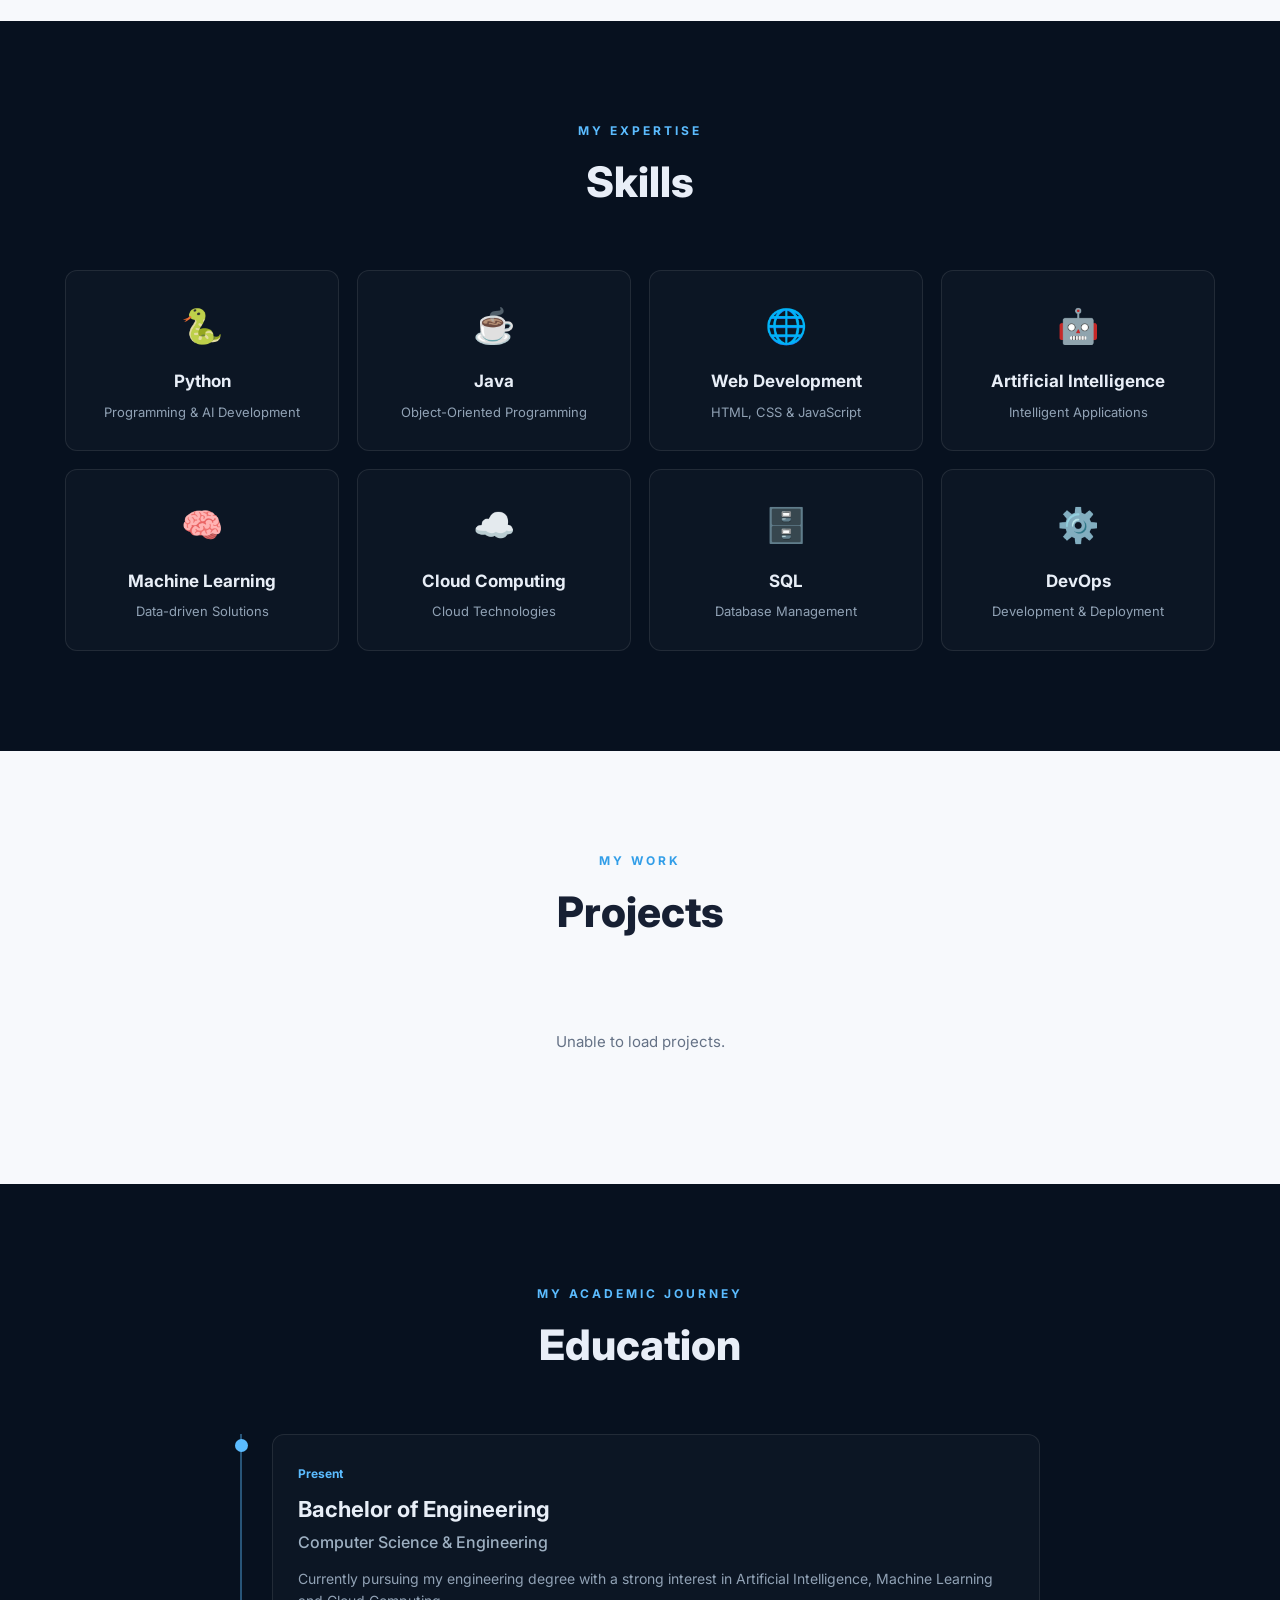
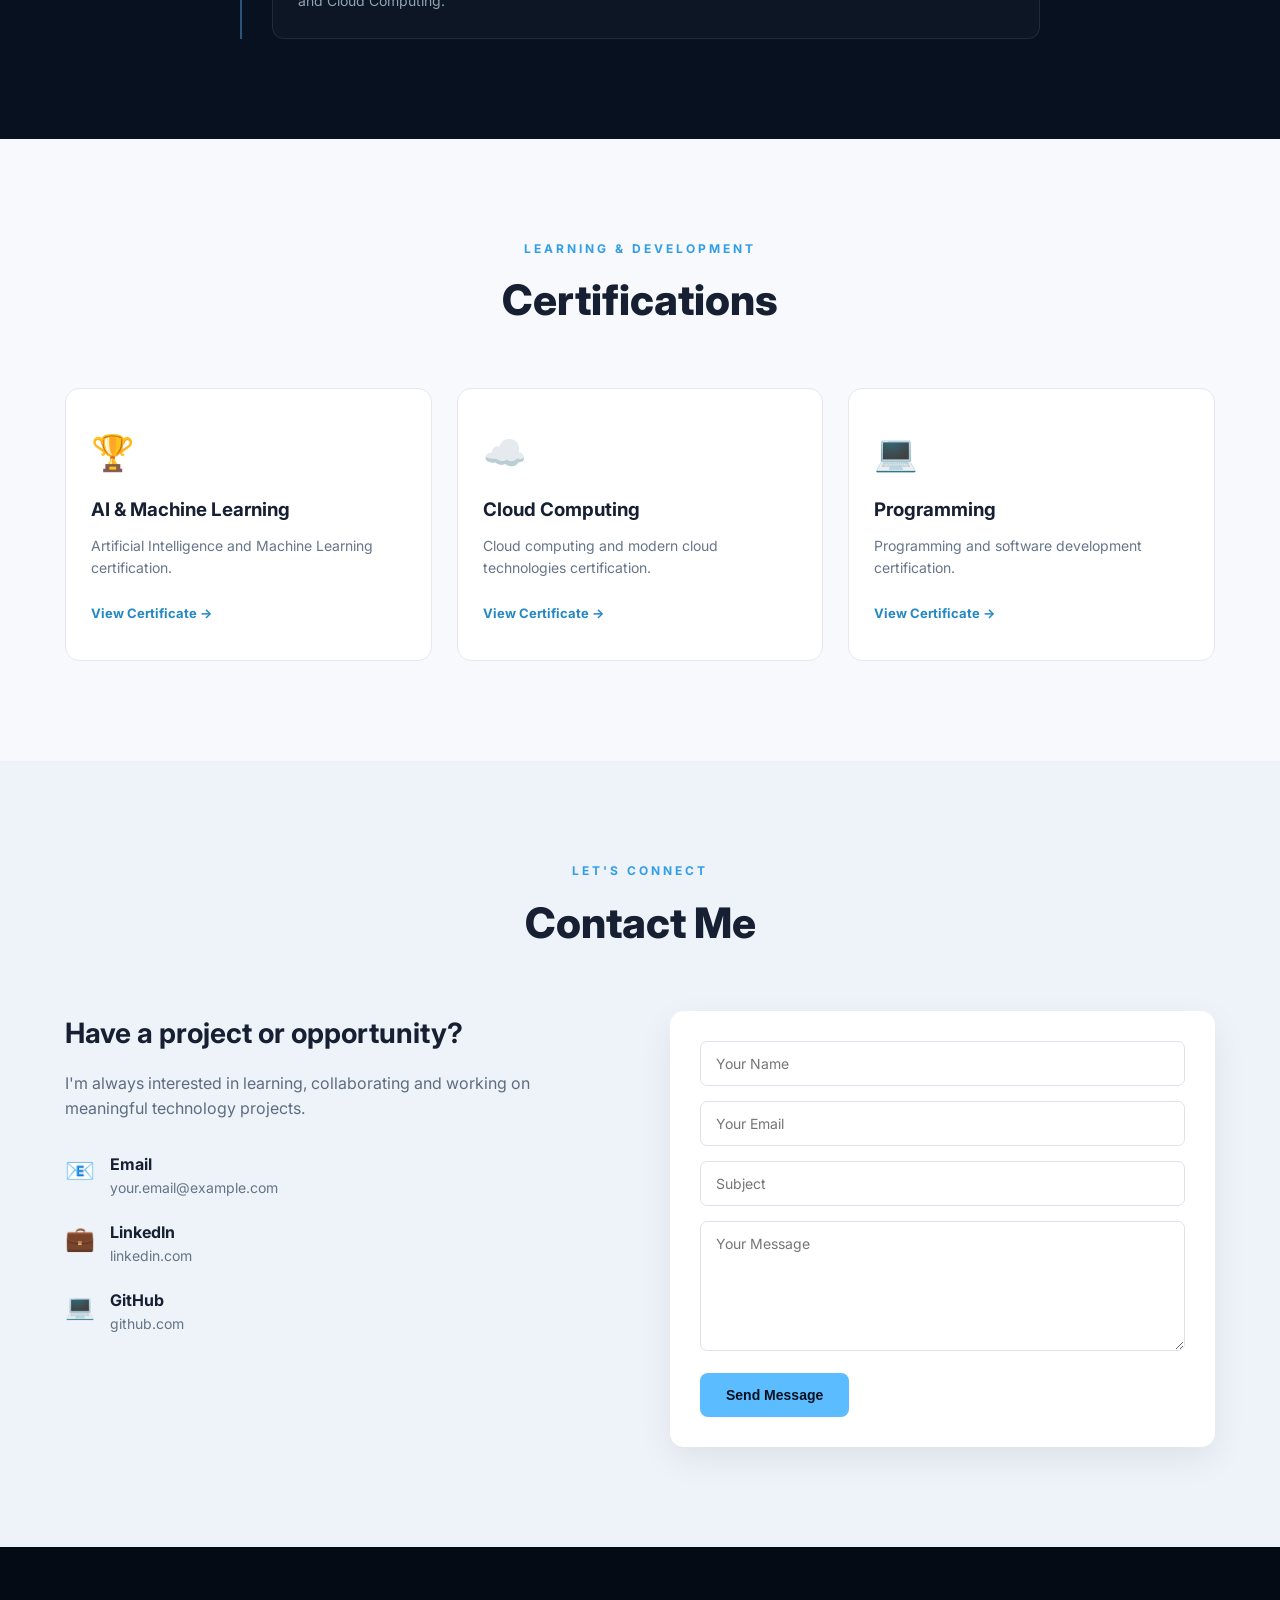
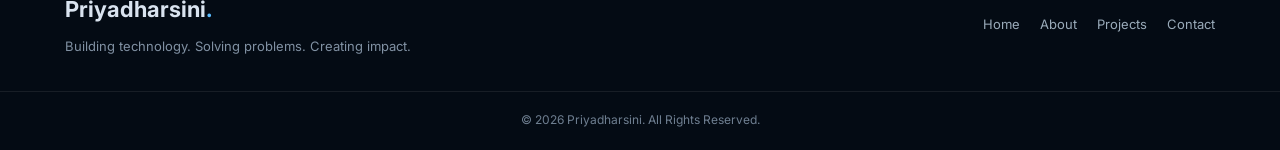
==== commit ddb9ff1a: "Add files via upload" ====
--- a/index.html
+++ b/index.html
@@ -102,14 +102,6 @@
 
             <div class="about-text">
 
-    <h3 id="about-name">
-        Priyadharsini R
-    </h3>
-
-    <p id="about-description">
-        Loading...
-    </p>
-
 </div>
 
                     <div class="about-content">
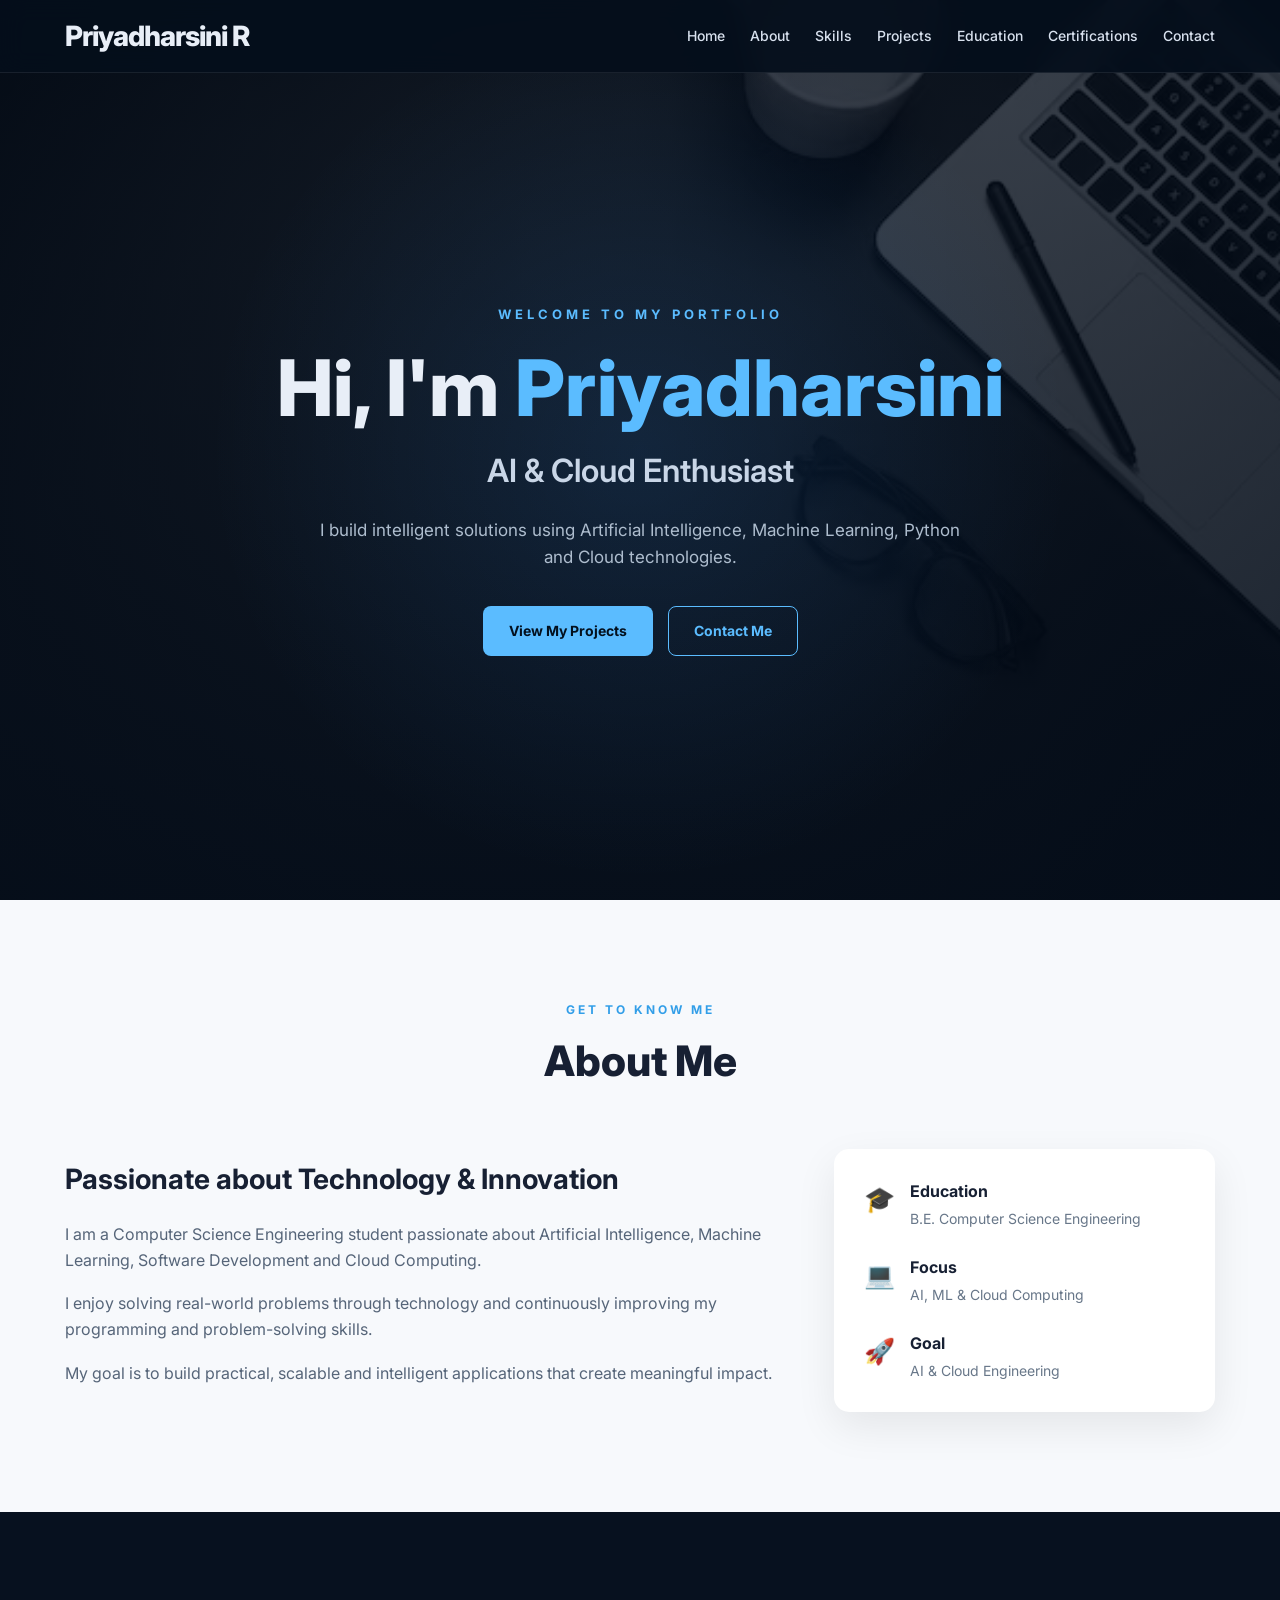
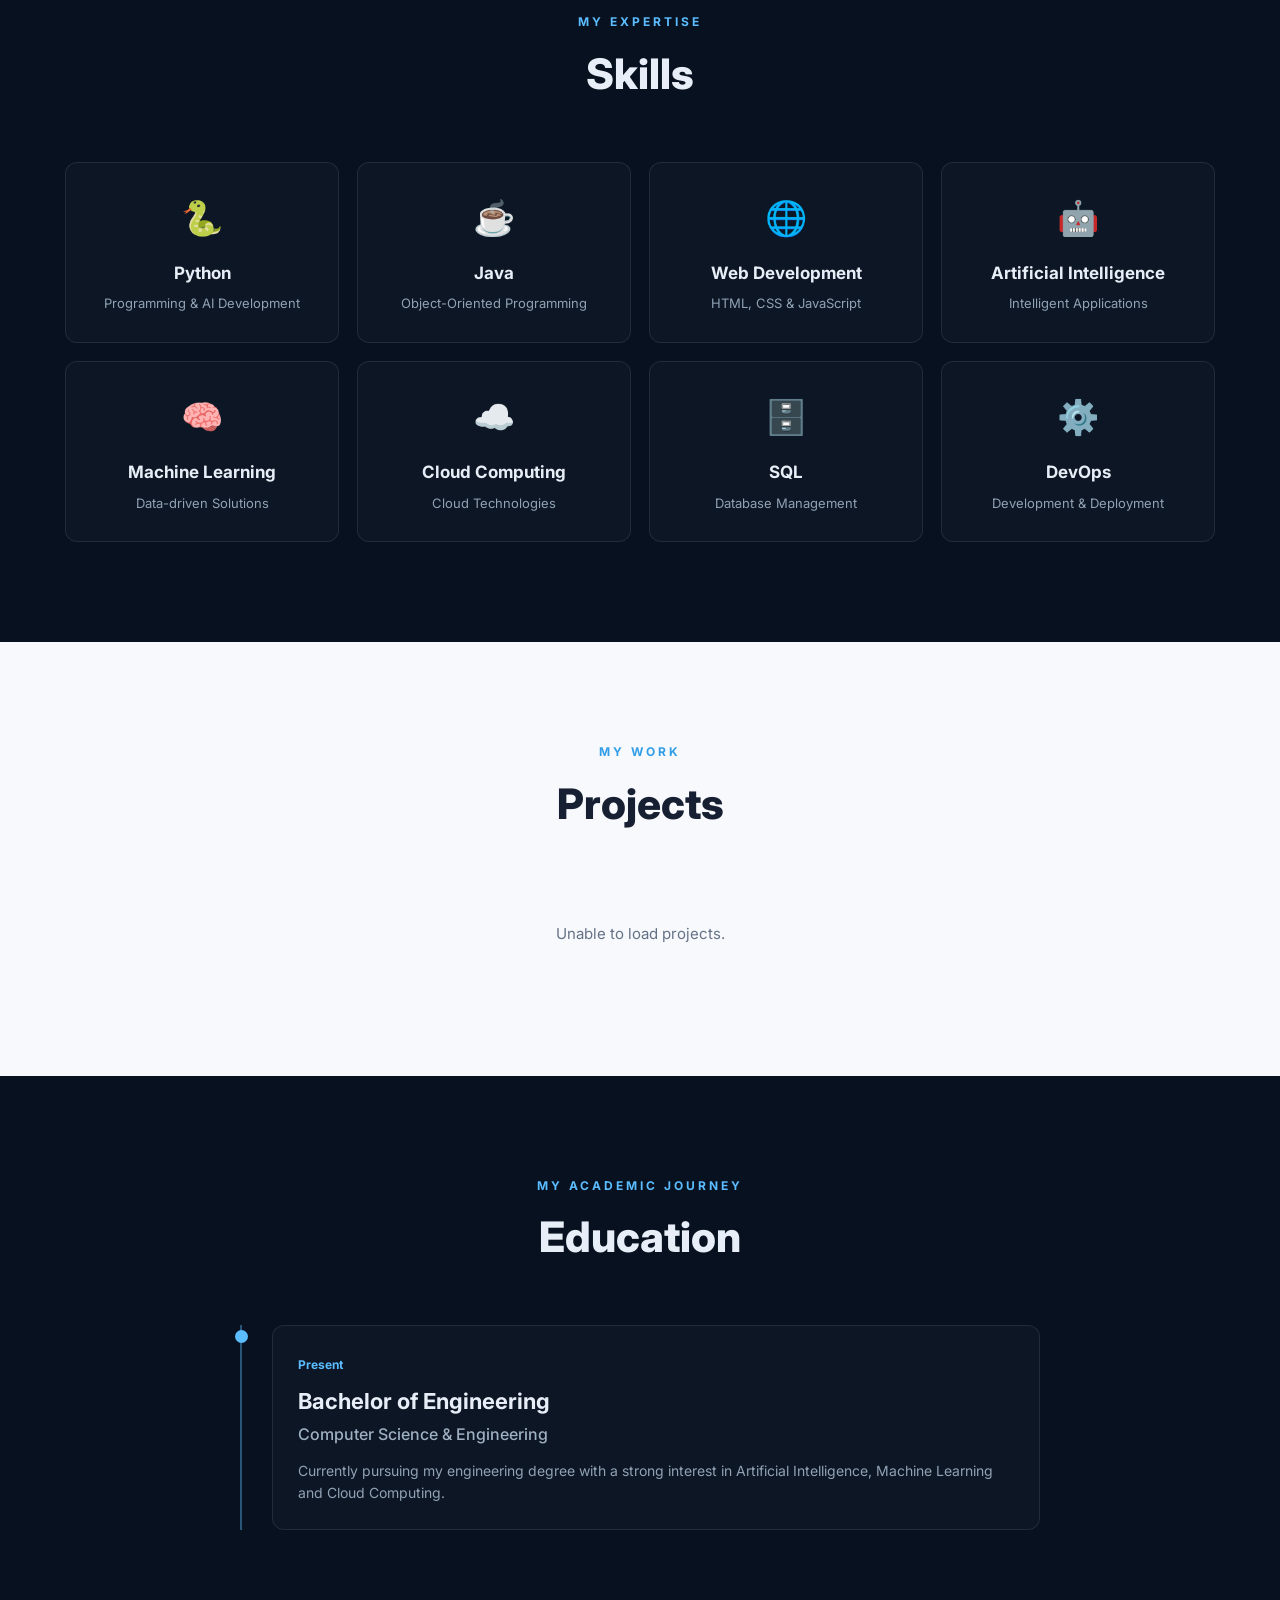
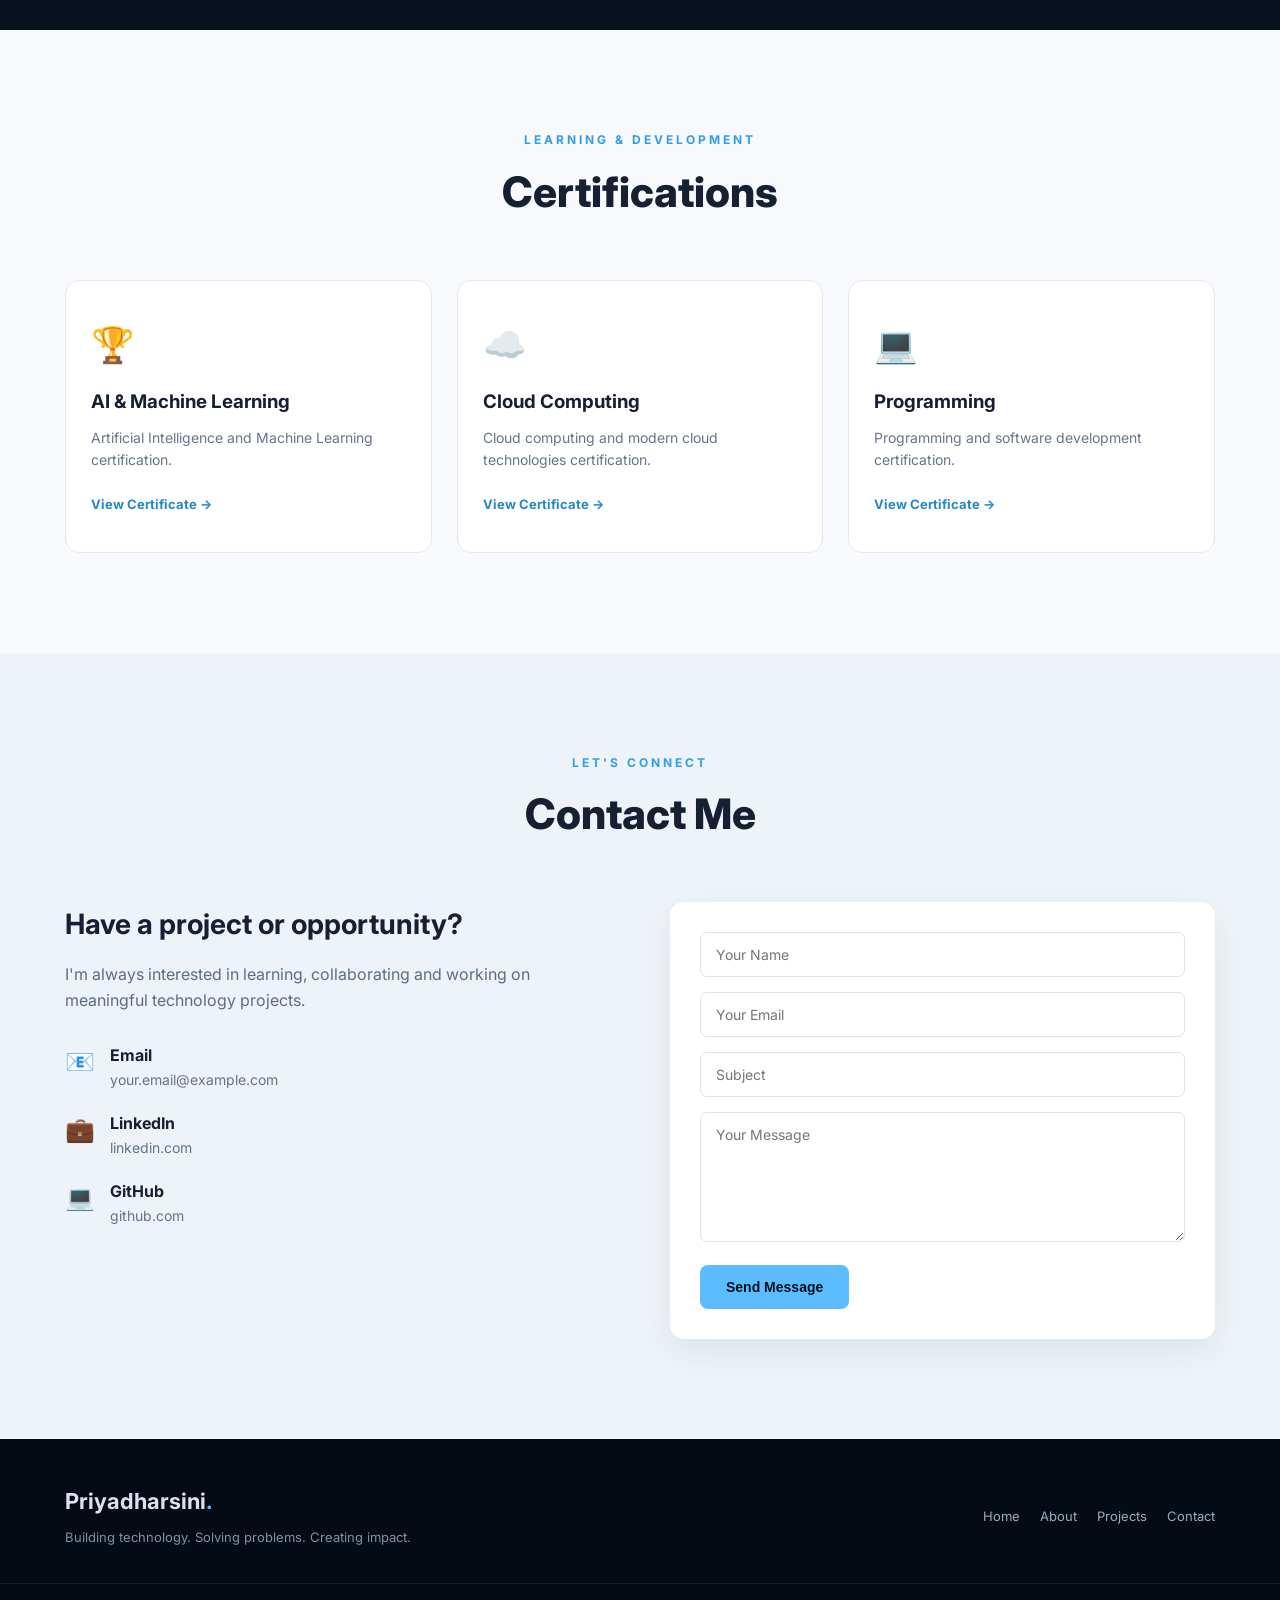
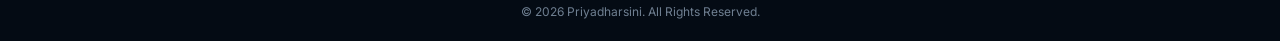
==== commit a584a056: "Add files via upload" ====
--- a/index.html
+++ b/index.html
@@ -100,29 +100,32 @@
             </div>
 
 
-            <div class="about-text">
-
-</div>
-
-                    <div class="about-content">
-
-    <div class="about-text">
-
-        <h3 id="about-name">
-            Priyadharsini R
-        </h3>
-
-        <p id="about-description">
-            Loading...
-        </p>
-
-    </div>
-
-    <div class="about-card">
-        ...
-    </div>
-
-</div>
+            <div class="about-content">
+
+                <div class="about-text">
+
+                    <h3>
+                        Passionate about Technology & Innovation
+                    </h3>
+
+                    <p>
+                        I am a Computer Science Engineering student passionate
+                        about Artificial Intelligence, Machine Learning,
+                        Software Development and Cloud Computing.
+                    </p>
+
+                    <p>
+                        I enjoy solving real-world problems through technology
+                        and continuously improving my programming and
+                        problem-solving skills.
+                    </p>
+
+                    <p>
+                        My goal is to build practical, scalable and intelligent
+                        applications that create meaningful impact.
+                    </p>
+
+                </div>
 
 
                 <div class="about-card">
